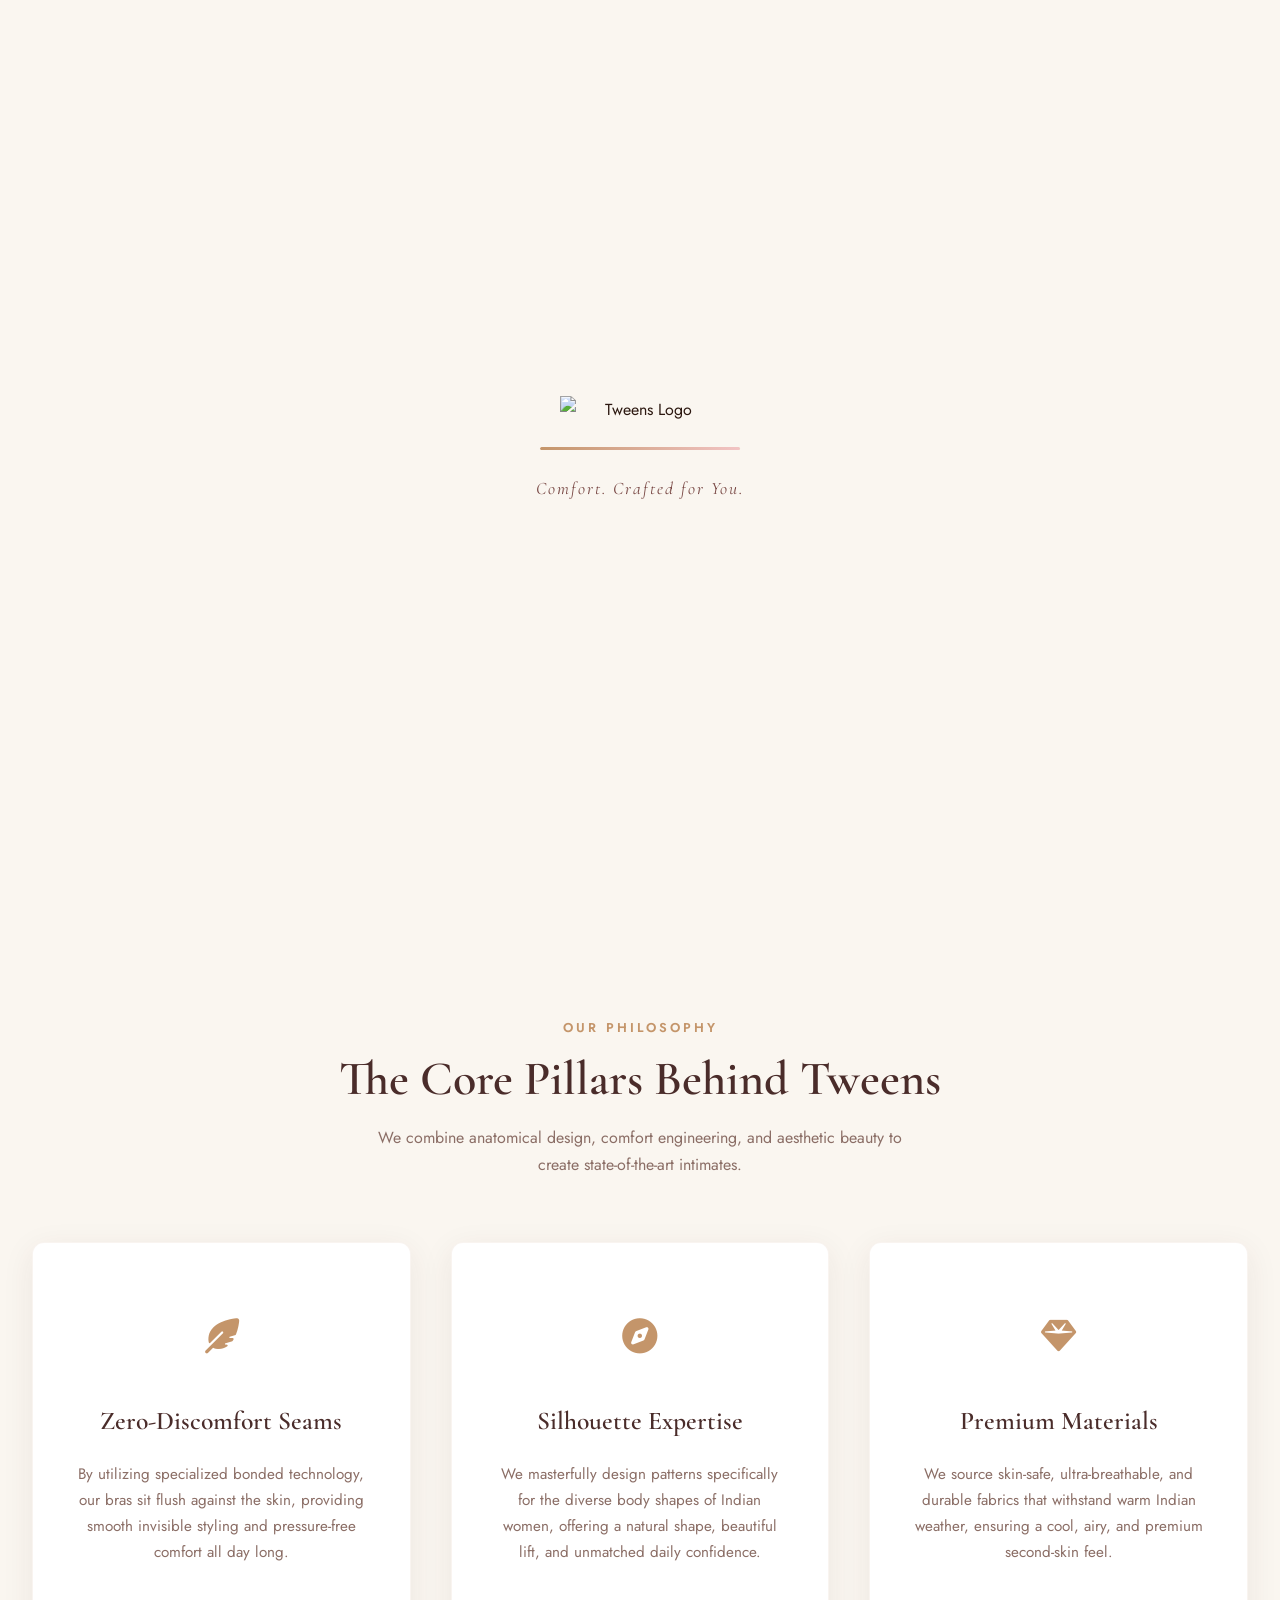
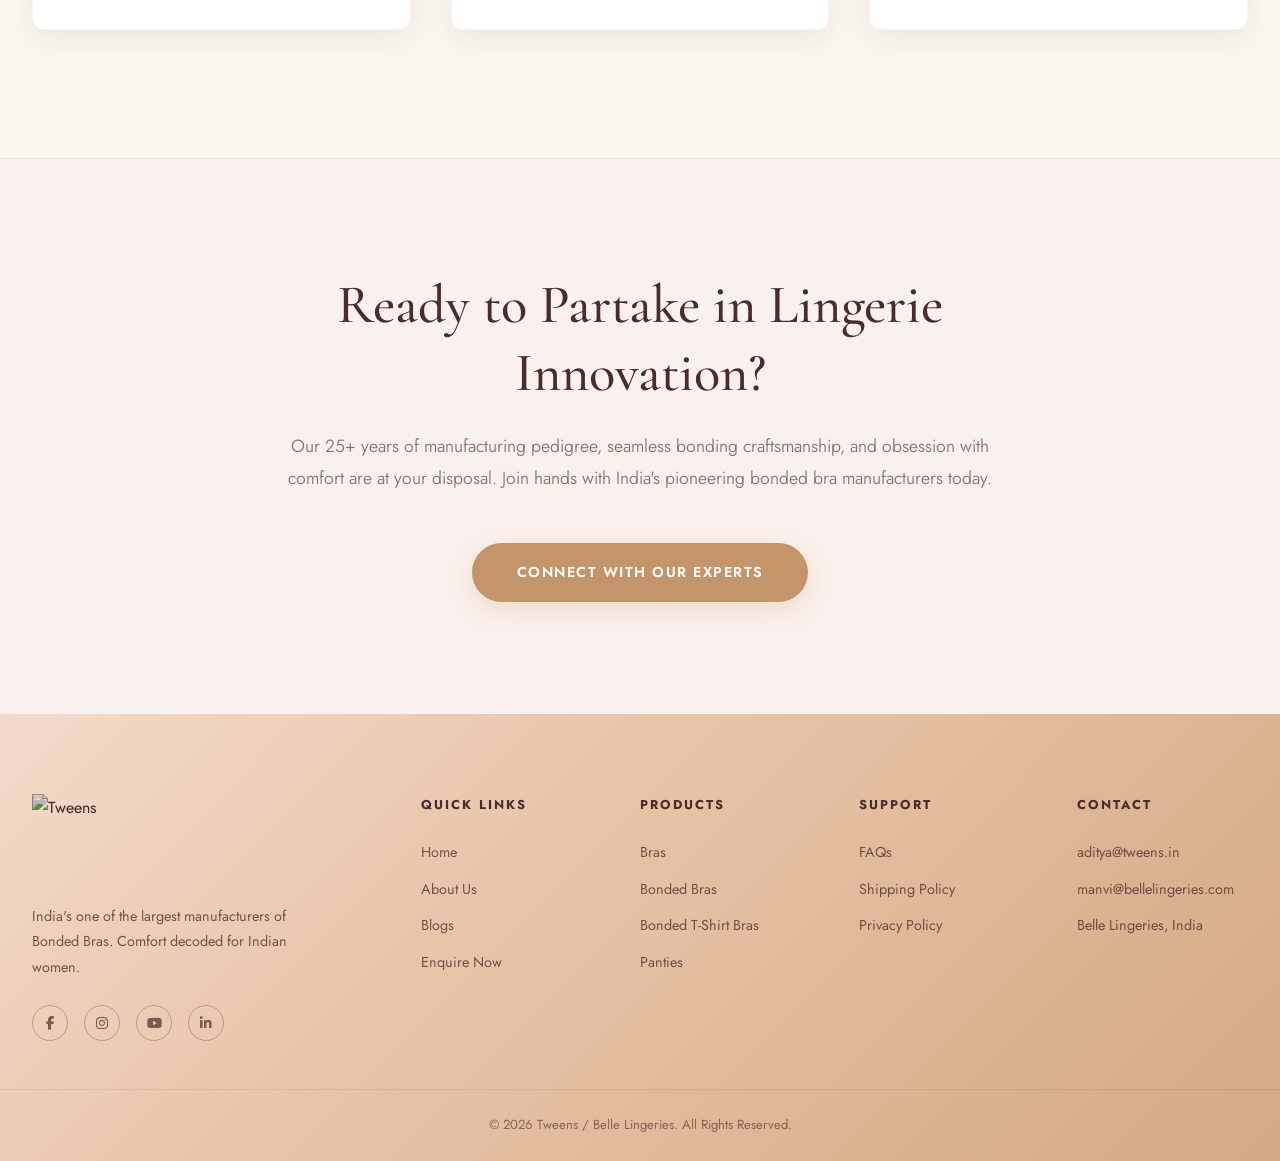
==== about.html @ 76d6bd34 "Add files via upload" ====
<!DOCTYPE html>
<html lang="en">

<head>
    <meta charset="UTF-8">
    <meta name="viewport" content="width=device-width, initial-scale=1.0">
    <title>About Us | Tweens – Bonded Bra Pioneers</title>
    <meta name="description"
        content="Learn more about Tweens / Belle Lingeries, India's premier manufacturer of bonded bras. Experience over 25 years of master intimate-wear craftsmanship.">
    <link
        href="https://fonts.googleapis.com/css2?family=Cormorant+Garamond:wght@400;500;600;700&family=Jost:wght@300;400;500;600;700&display=swap"
        rel="stylesheet">
    <link rel="icon" type="image/png" href="https://cdn.shopify.com/s/files/1/0840/3045/6115/files/Tweens_Global_Icon_3584676c-ce83-4d31-8aa0-040ca51cfc5e.png?v=1779365489">
    <link rel="stylesheet" href="https://cdnjs.cloudflare.com/ajax/libs/font-awesome/6.4.0/css/all.min.css">
    <link rel="stylesheet" href="styles.css">
</head>

<body>

    <!-- PRELOADER -->
    <div id="preloader">
        <div class="preloader-inner">
            <img src="https://cdn.shopify.com/s/files/1/0840/3045/6115/files/WhatsApp_Image_2026-05-21_at_5.00.16_PM.jpg?v=1779363068" alt="Tweens Logo"
                class="preloader-logo">
            <div class="preloader-bar">
                <div class="preloader-fill"></div>
            </div>
            <p class="preloader-tagline">Comfort. Crafted for You.</p>
        </div>
    </div>

    <!-- HEADER -->
    <header id="header" class="scrolled"> <!-- Always styled as scrolled for subpages to ensure clear visibility -->
        <div class="announcement-bar">
            <div class="container announcement-inner">
                <div class="announcement-content">
                    <a href="#" class="announcement-link"><i class="fas fa-file-pdf"></i> Catalogue</a>
                    <span class="announcement-sep">|</span>
                    <div class="announcement-marquee">
                        <div class="announcement-marquee-track">
                            <span>Exclusive Bonded Bra Pioneers &bull; Comfortable Seamless Confidence &bull; Worldwide Export & Private Labeling Available &bull; </span>
                            <span>Exclusive Bonded Bra Pioneers &bull; Comfortable Seamless Confidence &bull; Worldwide Export & Private Labeling Available &bull; </span>
                            <span>Exclusive Bonded Bra Pioneers &bull; Comfortable Seamless Confidence &bull; Worldwide Export & Private Labeling Available &bull; </span>
                            <span>Exclusive Bonded Bra Pioneers &bull; Comfortable Seamless Confidence &bull; Worldwide Export & Private Labeling Available &bull; </span>
                        </div>
                    </div>
                </div>
            </div>
        </div>
        <div class="container navbar">
            <a href="index.html" class="logo-link">
                <img src="https://cdn.shopify.com/s/files/1/0840/3045/6115/files/WhatsApp_Image_2026-05-21_at_5.00.16_PM.jpg?v=1779363068"
                    alt="Tweens Logo" class="nav-logo">
            </a>
            <nav>
                <ul class="nav-links" id="nav-menu">
                    <li><a href="index.html" class="nav-link">Home</a></li>
                    <li><a href="about.html" class="nav-link active">About Us</a></li>
                    <li class="has-dropdown">
                        <a href="#" class="nav-link">Products <i class="fas fa-chevron-down nav-arrow"></i></a>
                        <ul class="dropdown">
                            <li><a href="#" class="dropdown-link">Bras</a></li>
                            <li><a href="#" class="dropdown-link">Bonded Bras</a></li>
                            <li><a href="#" class="dropdown-link">Bonded T-Shirt Bras</a></li>
                            <li><a href="#" class="dropdown-link">Panties</a></li>
                        </ul>
                    </li>
                    <li><a href="#" class="nav-link">Founder's Desk</a></li>
                    <li class="has-dropdown">
                        <a href="#" class="nav-link">More <i class="fas fa-chevron-down nav-arrow"></i></a>
                        <ul class="dropdown">
                            <li><a href="faq.html" class="dropdown-link">FAQs</a></li>
                            <li><a href="shipping-policy.html" class="dropdown-link">Shipping Policy</a></li>
                            <li><a href="privacy-policy.html" class="dropdown-link">Privacy Policy</a></li>
                        </ul>
                    </li>
                    <li><a href="blogs.html" class="nav-link">Blogs</a></li>
                    <li><a href="index.html#contact" class="nav-link nav-cta">Enquire Now</a></li>
                </ul>
            </nav>
            <button class="menu-toggle" id="menu-toggle" aria-label="Toggle menu">
                <span></span><span></span><span></span>
            </button>
        </div>
    </header>

    <!-- ABOUT HERO BANNER (RESPONSIVE) -->
    <section class="about-hero-section">
        <picture>
            <source media="(max-width: 768px)"
                srcset="https://cdn.shopify.com/s/files/1/0840/3045/6115/files/About_Us_Banner_Mob.webp?v=1779260241">
            <img src="https://cdn.shopify.com/s/files/1/0840/3045/6115/files/About_Us_Banner_Web.webp?v=1779260241"
                alt="About Us Banner" class="about-hero-img">
        </picture>
    </section>

    <!-- OUR STORY SECTION -->
    <section class="about-page-section">
        <div class="container">
            <div class="about-story-grid">
                <div class="about-story-text" data-aos>
                    <div class="section-label">A Legacy of Comfort</div>
                    <h2>Over 25 Years of Intimate Craftsmanship</h2>
                    <p>At Belle Lingeries / Tweens, our journey has always been guided by one belief — comfort should
                        never feel like a compromise. For over two decades, we have worked to decode the unique shape,
                        fit, and everyday comfort needs of Indian women.</p>
                    <p>Today, as one of India's largest manufacturers of premium bonded lingerie, we leverage
                        state-of-the-art zero-stitch bonding technology to deliver second-skin intimates. Every product
                        we design reflects our meticulous care, innovation, and unwavering commitment to quality.</p>
                </div>
                <div class="about-story-text" data-aos>
                    <div class="section-label">Our Operations</div>
                    <h2>Advanced Manufacturing Excellence</h2>
                    <p>Our sophisticated, state-of-the-art production facility incorporates advanced heat-sealing
                        technology to manufacture world-class bonded bras and panties. By replacing harsh traditional
                        elastics and stitches with soft, skin-friendly bonded seams, we eliminate red marks and
                        discomfort entirely.</p>
                    <p>We adhere to strict international manufacturing standards, ensuring that every batch exhibits
                        exceptional durability, comfort, and luxury finish. This dedication to absolute quality makes us
                        a highly trusted global intimate wear export partner.</p>
                </div>
            </div>
        </div>
    </section>

    <!-- CORE PILLARS SECTION -->
    <section class="about-pillars-section">
        <div class="container">
            <div class="section-label" data-aos>Our Philosophy</div>
            <h1 class="section-heading" data-aos>The Core Pillars Behind Tweens</h1>
            <p class="section-sub" style="margin: 0 auto 3rem;" data-aos>We combine anatomical design, comfort
                engineering, and aesthetic beauty to create state-of-the-art intimates.</p>

            <div class="about-pillars-grid">
                <!-- Pillar 1 -->
                <div class="about-pillar-card" data-aos>
                    <div class="about-pillar-icon"><i class="fas fa-feather-alt"></i></div>
                    <h3>Zero-Discomfort Seams</h3>
                    <p>By utilizing specialized bonded technology, our bras sit flush against the skin, providing smooth
                        invisible styling and pressure-free comfort all day long.</p>
                </div>
                <!-- Pillar 2 -->
                <div class="about-pillar-card" data-aos>
                    <div class="about-pillar-icon"><i class="fas fa-compass"></i></div>
                    <h3>Silhouette Expertise</h3>
                    <p>We masterfully design patterns specifically for the diverse body shapes of Indian women, offering
                        a natural shape, beautiful lift, and unmatched daily confidence.</p>
                </div>
                <!-- Pillar 3 -->
                <div class="about-pillar-card" data-aos>
                    <div class="about-pillar-icon"><i class="fas fa-gem"></i></div>
                    <h3>Premium Materials</h3>
                    <p>We source skin-safe, ultra-breathable, and durable fabrics that withstand warm Indian weather,
                        ensuring a cool, airy, and premium second-skin feel.</p>
                </div>
            </div>
        </div>
    </section>

    <!-- CONNECT WITH EXPERTS CTA -->
    <section class="expert-cta-section" data-aos>
        <div class="container">
            <div class="expert-cta-content">
                <h2 class="expert-cta-heading">Ready to Partake in Lingerie Innovation?</h2>
                <p class="expert-cta-desc">Our 25+ years of manufacturing pedigree, seamless bonding craftsmanship, and obsession with comfort are at your disposal. Join hands with India's pioneering bonded bra manufacturers today.</p>
                <a href="index.html#contact" class="btn-expert-cta">CONNECT WITH OUR EXPERTS</a>
            </div>
        </div>
    </section>

    <!-- FOOTER -->
    <footer>
        <div class="container footer-inner">
            <div class="footer-brand">
                <img src="https://cdn.shopify.com/s/files/1/0840/3045/6115/files/WhatsApp_Image_2026-05-21_at_5.00.16_PM.jpg?v=1779363068" alt="Tweens"
                    class="footer-logo">
                <p>India's one of the largest manufacturers of Bonded Bras. Comfort decoded for Indian women.</p>
                <div class="footer-social">
                    <a href="#" target="_blank" aria-label="Facebook"><i class="fab fa-facebook-f"></i></a>
                    <a href="#" target="_blank" aria-label="Instagram"><i class="fab fa-instagram"></i></a>
                    <a href="#" target="_blank" aria-label="YouTube"><i class="fab fa-youtube"></i></a>
                    <a href="#" target="_blank" aria-label="LinkedIn"><i class="fab fa-linkedin-in"></i></a>
                </div>
            </div>
            <div class="footer-col">
                <h4>Quick Links</h4>
                <ul>
                    <li><a href="index.html">Home</a></li>
                    <li><a href="about.html">About Us</a></li>
                    <li><a href="blogs.html">Blogs</a></li>
                    <li><a href="index.html#contact">Enquire Now</a></li>
                </ul>
            </div>
            <div class="footer-col">
                <h4>Products</h4>
                <ul>
                    <li><a href="#">Bras</a></li>
                    <li><a href="#">Bonded Bras</a></li>
                    <li><a href="#">Bonded T-Shirt Bras</a></li>
                    <li><a href="#">Panties</a></li>
                </ul>
            </div>
            <div class="footer-col">
                <h4>Support</h4>
                <ul>
                    <li><a href="faq.html">FAQs</a></li>
                    <li><a href="shipping-policy.html">Shipping Policy</a></li>
                    <li><a href="privacy-policy.html">Privacy Policy</a></li>
                </ul>
            </div>
            <div class="footer-col">
                <h4>Contact</h4>
                <ul>
                    <li><a href="mailto:aditya@tweens.in">aditya@tweens.in</a></li>
                    <li><a href="mailto:manvi@bellelingeries.com">manvi@bellelingeries.com</a></li>
                    <li>Belle Lingeries, India</li>
                </ul>
            </div>
        </div>
        <div class="footer-bottom">
            <p>&copy; 2026 Tweens / Belle Lingeries. All Rights Reserved.</p>
        </div>
    </footer>



    <script src="scripts.js"></script>
</body>

</html>
---- styles.css ----
/* ===========================
   TWEENS — Premium CSS Design
   =========================== */

/* Design Tokens */
:root {
    --nude-beige: #E8D5C0;
    --cream: #FAF6F0;
    --ivory: #FFF9F2;
    --blush: #F2C4C4;
    --blush-light: #FAE8E8;
    --peach: #F4D9C4;
    --cocoa: #4A2C2A;
    --cocoa-light: #7A4A46;
    --rose-gold: #C4956A;
    --rose-gold-light: #D4AA8A;
    --white: #FFFFFF;
    --text-dark: #2C1810;
    --text-muted: #8B6E66;
    --shadow-soft: 0 8px 32px rgba(74, 44, 42, 0.08);
    --shadow-hover: 0 16px 48px rgba(74, 44, 42, 0.16);
    --transition: all 0.4s cubic-bezier(0.4, 0, 0.2, 1);
    --container: 1280px;
    --radius: 12px;
}

/* Reset */
*,
*::before,
*::after {
    margin: 0;
    padding: 0;
    box-sizing: border-box;
}

html {
    scroll-behavior: smooth;
}

body {
    font-family: 'Jost', sans-serif;
    background: var(--ivory);
    color: var(--text-dark);
    overflow-x: hidden;
    line-height: 1.7;
}

ul {
    list-style: none;
}

a {
    text-decoration: none;
    color: inherit;
    transition: var(--transition);
}

img {
    max-width: 100%;
    height: auto;
    display: block;
}

/* Container */
.container {
    max-width: var(--container);
    margin: 0 auto;
    padding: 0 2rem;
}

/* ===========================
   PRELOADER
   =========================== */
#preloader {
    position: fixed;
    inset: 0;
    background: var(--cream);
    z-index: 9999;
    display: flex;
    align-items: center;
    justify-content: center;
    transition: opacity 0.6s ease, visibility 0.6s ease;
}

#preloader.hidden {
    opacity: 0;
    visibility: hidden;
}

.preloader-inner {
    text-align: center;
    display: flex;
    flex-direction: column;
    align-items: center;
    gap: 1.5rem;
}

.preloader-logo {
    width: 160px;
    animation: preloaderPulse 1.5s ease-in-out infinite;
}

@keyframes preloaderPulse {

    0%,
    100% {
        transform: scale(1);
        opacity: 1;
    }

    50% {
        transform: scale(1.05);
        opacity: 0.85;
    }
}

.preloader-bar {
    width: 200px;
    height: 3px;
    background: var(--nude-beige);
    border-radius: 99px;
    overflow: hidden;
}

.preloader-fill {
    height: 100%;
    width: 0%;
    background: linear-gradient(90deg, var(--rose-gold), var(--blush));
    border-radius: 99px;
    animation: fillBar 2s ease forwards;
}

@keyframes fillBar {
    to {
        width: 100%;
    }
}

.preloader-tagline {
    font-family: 'Cormorant Garamond', serif;
    font-size: 1.1rem;
    color: var(--cocoa-light);
    letter-spacing: 2px;
    font-style: italic;
}

/* ===========================
   HEADER / NAVBAR
   =========================== */
header {
    position: sticky;
    top: 0;
    left: 0;
    width: 100%;
    z-index: 1000;
    background: var(--cream);
    border-bottom: 1px solid rgba(196, 149, 106, 0.15);
    box-shadow: 0 4px 24px rgba(74, 44, 42, 0.08);
    transition: var(--transition);
}

header.scrolled {
    backdrop-filter: blur(16px);
}

/* Removed scroll hiding for sticky announcement bar */

.navbar {
    display: flex;
    align-items: center;
    justify-content: space-between;
    gap: 2rem;
    padding: 1.2rem 2rem;
    max-width: 100%;
    transition: var(--transition);
}

header.scrolled .navbar {
    padding: 0.8rem 2rem;
}

/* Announcement Bar */
.announcement-bar {
    background: var(--cocoa);
    color: var(--cream);
    padding: 10px 0;
    font-size: 0.75rem;
    font-weight: 600;
    letter-spacing: 1px;
    text-transform: uppercase;
    transition: all 0.4s ease;
}

.announcement-bar .container {
    max-width: 100% !important;
    width: 100% !important;
    padding: 0 1.5rem;
}

.announcement-inner {
    display: flex;
    justify-content: flex-start;
    align-items: center;
    width: 100%;
}

.announcement-content {
    display: flex;
    align-items: center;
    justify-content: flex-start;
    width: 100%;
}

.announcement-link {
    color: var(--cream);
    display: inline-flex;
    align-items: center;
    gap: 10px;
    transition: var(--transition);
}

.announcement-link i {
    font-size: 0.9rem;
    color: var(--rose-gold);
    display: flex;
    align-items: center;
    margin-top: -1px;
    /* Precision adjustment for vertical alignment */
}

.announcement-link:hover {
    color: var(--rose-gold);
}

.announcement-sep {
    color: rgba(255, 255, 255, 0.2);
    margin: 0 1.5rem;
    font-weight: 300;
}

.nav-logo {
    height: 55px;
    width: auto;
    transition: var(--transition);
    mix-blend-mode: multiply;
}

header.scrolled .nav-logo {
    height: 55px;
    filter: none;
}

.nav-links {
    display: flex;
    align-items: center;
    gap: 2.2rem;
}

.nav-link {
    font-size: 0.9rem;
    font-weight: 500;
    letter-spacing: 0.5px;
    color: var(--cocoa);
    /* Changed from white to cocoa for better visibility */
    position: relative;
    text-transform: uppercase;
    padding: 0.25rem 0;
    display: flex;
    align-items: center;
    gap: 0.3rem;
}

header.scrolled .nav-link {
    color: var(--cocoa);
}

.nav-link::after {
    content: '';
    position: absolute;
    bottom: -2px;
    left: 0;
    width: 0;
    height: 2px;
    background: var(--rose-gold);
    transition: var(--transition);
}

.nav-link:hover::after {
    width: 100%;
}

.nav-link:hover {
    color: var(--rose-gold);
}

header.scrolled .nav-link:hover {
    color: var(--rose-gold);
}

.nav-link.active {
    color: var(--rose-gold);
}

.nav-link.active::after {
    width: 100%;
}

/* CTA Nav Link */
.nav-cta {
    background: var(--rose-gold);
    color: var(--white) !important;
    padding: 0.55rem 1.5rem !important;
    border-radius: 99px;
    font-weight: 600;
}

.nav-cta::after {
    display: none;
}

.nav-cta:hover {
    background: var(--cocoa);
    color: var(--white) !important;
    transform: translateY(-2px);
    box-shadow: 0 6px 20px rgba(74, 44, 42, 0.2);
}

/* Dropdown */
.has-dropdown {
    position: relative;
}

.dropdown {
    position: absolute;
    top: calc(100% + 1rem);
    left: 50%;
    transform: translateX(-50%) translateY(8px);
    background: var(--white);
    border-radius: var(--radius);
    box-shadow: var(--shadow-hover);
    min-width: 200px;
    padding: 0.8rem 0;
    opacity: 0;
    visibility: hidden;
    transition: var(--transition);
    border: 1px solid rgba(196, 149, 106, 0.15);
}

.has-dropdown:hover .dropdown {
    opacity: 1;
    visibility: visible;
    transform: translateX(-50%) translateY(0);
}

.dropdown-link {
    display: block;
    padding: 0.65rem 1.5rem;
    font-size: 0.875rem;
    color: var(--cocoa) !important;
    font-weight: 500;
    transition: var(--transition);
}

.dropdown-link:hover {
    background: var(--blush-light);
    color: var(--rose-gold) !important;
    padding-left: 2rem;
}

.nav-arrow {
    font-size: 0.65rem;
    transition: var(--transition);
}

.has-dropdown:hover .nav-arrow {
    transform: rotate(180deg);
}

/* Hamburger */
.menu-toggle {
    display: none;
    flex-direction: column;
    gap: 5px;
    background: none;
    border: none;
    cursor: pointer;
    padding: 4px;
}

.menu-toggle span {
    display: block;
    width: 24px;
    height: 2px;
    background: var(--cocoa);
    border-radius: 99px;
    transition: var(--transition);
}

header.scrolled .menu-toggle span {
    background: var(--cocoa);
}

.menu-toggle.open span:nth-child(1) {
    transform: translateY(7px) rotate(45deg);
}

.menu-toggle.open span:nth-child(2) {
    opacity: 0;
    transform: scaleX(0);
}

.menu-toggle.open span:nth-child(3) {
    transform: translateY(-7px) rotate(-45deg);
}

/* ===========================
   BUTTONS
   =========================== */
.btn {
    display: inline-flex;
    align-items: center;
    gap: 0.5rem;
    padding: 0.9rem 2.4rem;
    border-radius: 99px;
    font-family: 'Jost', sans-serif;
    font-weight: 600;
    font-size: 0.9rem;
    letter-spacing: 0.5px;
    cursor: pointer;
    border: none;
    transition: var(--transition);
    text-transform: uppercase;
}

.btn-primary {
    background: var(--rose-gold);
    color: var(--white);
    box-shadow: 0 4px 16px rgba(196, 149, 106, 0.3);
}

.btn-primary:hover {
    background: var(--cocoa);
    transform: translateY(-3px);
    box-shadow: 0 8px 24px rgba(74, 44, 42, 0.25);
}

.btn-cream {
    background: var(--cream);
    color: var(--cocoa);
    border: 2px solid rgba(255, 255, 255, 0.5);
}

.btn-cream:hover {
    background: var(--white);
    transform: translateY(-3px);
    box-shadow: 0 8px 24px rgba(0, 0, 0, 0.12);
}

/* Section Labels & Headings */
.section-label {
    font-family: 'Jost', sans-serif;
    font-size: 0.8rem;
    font-weight: 600;
    letter-spacing: 3px;
    text-transform: uppercase;
    color: var(--rose-gold);
    margin-bottom: 0.75rem;
}

.section-heading {
    font-family: 'Cormorant Garamond', serif;
    font-size: clamp(2rem, 4vw, 3rem);
    font-weight: 600;
    color: var(--cocoa);
    line-height: 1.2;
    margin-bottom: 1rem;
}

.section-sub {
    color: var(--text-muted);
    max-width: 560px;
    margin-bottom: 3rem;
}

/* ===========================
   HERO
   =========================== */
.hero {
    position: relative;
    width: 100%;
    height: auto;
    min-height: auto;
    display: block;
    overflow: hidden;
}

.hero-banner-link {
    display: block;
    width: 100%;
    height: auto;
}

.hero-img {
    position: relative;
    width: 100%;
    height: auto;
    display: block;
}

.hero-overlay {
    position: absolute;
    inset: 0;
    background: linear-gradient(to right,
            rgba(74, 44, 42, 0.65) 0%,
            rgba(74, 44, 42, 0.35) 50%,
            rgba(74, 44, 42, 0.05) 100%);
}

.hero-content {
    position: relative;
    z-index: 2;
    padding: 0 2rem 8rem;
    max-width: var(--container);
    width: 100%;
    margin: 0 auto;
}

.hero-eyebrow {
    display: inline-block;
    font-size: 0.78rem;
    font-weight: 600;
    letter-spacing: 3px;
    text-transform: uppercase;
    color: var(--blush);
    margin-bottom: 1rem;
    border: 1px solid rgba(242, 196, 196, 0.4);
    padding: 0.3rem 1rem;
    border-radius: 99px;
}

.hero-content h1 {
    font-family: 'Cormorant Garamond', serif;
    font-size: clamp(2.5rem, 6vw, 5rem);
    font-weight: 600;
    color: var(--white);
    line-height: 1.1;
    margin-bottom: 1.5rem;
    text-shadow: 0 2px 16px rgba(0, 0, 0, 0.2);
}

.hero-content p {
    font-size: clamp(1rem, 2vw, 1.2rem);
    color: rgba(255, 255, 255, 0.9);
    margin-bottom: 2.5rem;
    max-width: 520px;
    line-height: 1.8;
}

/* ===========================
   ABOUT SECTION
   =========================== */
.about-section {
    padding: 3rem 0 0;
    background: var(--cream);
}

.about-section .container {
    text-align: left;
    margin-bottom: 2rem;
    margin-left: 0;
    max-width: 100%;
    padding-left: 2rem;
}

.about-section .section-label,
.about-section .section-heading,
.about-section .section-sub {
    text-align: left;
}

.about-banner-wrap {
    position: relative;
    width: 100%;
    overflow: hidden;
}

.about-img {
    width: 100%;
    height: auto;
    display: block;
}

.about-banner-link {
    display: block;
    width: 100%;
    height: auto;
}

.about-overlay {
    position: absolute;
    inset: 0;
    background: linear-gradient(to left,
            rgba(74, 44, 42, 0.72) 0%,
            rgba(74, 44, 42, 0.45) 55%,
            rgba(74, 44, 42, 0.05) 100%);
}

.about-text-container {
    position: absolute;
    inset: 0;
    pointer-events: none;
    z-index: 5;
    display: flex;
    align-items: center;
    justify-content: flex-end;
}

.about-text-content {
    pointer-events: auto;
    max-width: 600px;
    color: var(--white);
    text-align: left;
    padding-right: 2rem;
}

.about-text-content h1 {
    font-family: 'Cormorant Garamond', serif;
    font-size: clamp(2rem, 4vw, 3rem);
    font-weight: 600;
    line-height: 1.2;
    margin-bottom: 1.5rem;
    text-shadow: 0 4px 15px rgba(0, 0, 0, 0.3);
}

.about-text-content h2 {
    font-family: 'Jost', sans-serif;
    font-size: clamp(0.95rem, 1.8vw, 1.15rem);
    font-weight: 400;
    line-height: 1.8;
    opacity: 0.95;
    margin-bottom: 2.5rem;
    text-shadow: 0 2px 10px rgba(0, 0, 0, 0.2);
}

/* ===========================
   IMAGE SHOWCASE SECTION
   =========================== */
.image-showcase {
    padding: 6rem 0;
    background: var(--ivory);
}

.showcase-grid {
    display: grid;
    grid-template-columns: repeat(3, 1fr);
    gap: 2.5rem;
}

.showcase-card {
    display: block;
    border-radius: var(--radius);
    overflow: hidden;
    box-shadow: var(--shadow-soft);
    transition: var(--transition);
    position: relative;
}

.showcase-card.non-clickable {
    cursor: default;
}

.card-img-wrap {
    position: relative;
    overflow: hidden;
    width: 100%;
}

.card-img-wrap img {
    width: 100%;
    height: auto;
    display: block;
    object-fit: unset;
    transition: transform 0.8s cubic-bezier(0.4, 0, 0.2, 1);
}

.showcase-card:not(.non-clickable):hover {
    transform: translateY(-10px);
    box-shadow: var(--shadow-hover);
}

.showcase-card:not(.non-clickable):hover img {
    transform: scale(1.1);
}

.card-overlay {
    position: absolute;
    inset: 0;
    background: rgba(74, 44, 42, 0.4);
    display: flex;
    align-items: center;
    justify-content: center;
    opacity: 0;
    transition: var(--transition);
}

.card-overlay span {
    color: var(--white);
    font-family: 'Jost', sans-serif;
    font-weight: 600;
    text-transform: uppercase;
    letter-spacing: 2px;
    border: 1px solid var(--white);
    padding: 0.8rem 1.5rem;
    border-radius: 99px;
    backdrop-filter: blur(4px);
}

.showcase-card:not(.non-clickable):hover .card-overlay {
    opacity: 1;
}

/* Reference Blue Button Style */
.card-label {
    position: absolute;
    bottom: 20px;
    left: 0;
    background: #1e60a9;
    /* Professional Blue matching reference */
    color: var(--white);
    padding: 12px 25px;
    font-family: 'Jost', sans-serif;
    font-size: 0.85rem;
    font-weight: 700;
    letter-spacing: 1.5px;
    text-transform: uppercase;
    z-index: 6;
    box-shadow: 4px 4px 15px rgba(0, 0, 0, 0.15);
    transition: var(--transition);
}

.showcase-card:hover .card-label {
    background: var(--cocoa);
    padding-left: 35px;
}

/* ===========================
   ACHIEVEMENT / NUMBERS SECTION
   =========================== */
.achievement-section {
    padding: 8rem 0;
    background: var(--cream);
    text-align: left;
}

.achievement-grid {
    display: grid;
    grid-template-columns: repeat(3, 1fr);
    gap: 4rem;
}

.achievement-card {
    padding-right: 2rem;
    position: relative;
}

.achievement-card:not(:last-child)::after {
    content: '';
    position: absolute;
    right: 0;
    top: 20%;
    height: 60%;
    width: 1px;
    background: rgba(74, 44, 42, 0.1);
}

.ach-num-wrap {
    margin-bottom: 1.5rem;
    display: flex;
    justify-content: flex-start;
    align-items: baseline;
}

.ach-num {
    font-family: 'Cormorant Garamond', serif;
    font-size: clamp(3.5rem, 6vw, 5rem);
    font-weight: 700;
    color: var(--cocoa);
    line-height: 1;
}

.ach-suffix {
    font-family: 'Cormorant Garamond', serif;
    font-size: clamp(1.8rem, 4vw, 3rem);
    color: var(--rose-gold);
    font-weight: 600;
    margin-left: 4px;
}

.ach-title {
    font-family: 'Jost', sans-serif;
    font-size: 0.95rem;
    font-weight: 700;
    letter-spacing: 2px;
    color: var(--cocoa);
    margin-bottom: 1.2rem;
    text-transform: uppercase;
}

.ach-desc {
    font-size: 0.95rem;
    color: var(--text-muted);
    line-height: 1.8;
    max-width: 100%;
    margin: 0;
}

/* ===========================
   CHAIRMAN'S DESK SECTION
   =========================== */
.chairman-section {
    width: 100%;
    overflow: hidden;
}

.chairman-banner {
    position: relative;
    min-height: 700px;
    display: flex;
    align-items: center;
    justify-content: flex-start;
}

.chairman-img {
    position: absolute;
    inset: 0;
    width: 100%;
    height: 100%;
    object-fit: cover;
    object-position: center;
}

.chairman-overlay {
    position: absolute;
    inset: 0;
    background: linear-gradient(to right, rgba(44, 24, 16, 0.9) 0%, rgba(44, 24, 16, 0.5) 40%, transparent 100%);
    z-index: 1;
}

.chairman-text-container {
    position: relative;
    z-index: 2;
    pointer-events: none;
    width: 100%;
}

.chairman-content {
    max-width: 650px;
    color: var(--white);
    pointer-events: auto;
    text-align: left;
}

.section-label.white {
    color: var(--blush);
    border-color: rgba(242, 196, 196, 0.3);
}

.chairman-heading {
    font-family: 'Cormorant Garamond', serif;
    font-size: clamp(2.5rem, 5vw, 4rem);
    font-weight: 600;
    line-height: 1.1;
    margin-bottom: 1rem;
    color: var(--ivory);
}

.chairman-subheading {
    font-family: 'Jost', sans-serif;
    font-size: 1.1rem;
    font-weight: 500;
    color: var(--peach);
    margin-bottom: 2rem;
    font-style: italic;
    letter-spacing: 1px;
}

.chairman-para-wrap p {
    margin-bottom: 1.5rem;
    font-size: 1.05rem;
    line-height: 1.8;
    opacity: 0.9;
}

.chairman-content .btn {
    margin-top: 1rem;
}

@media (max-width: 992px) {
    .chairman-overlay {
        background: linear-gradient(to bottom, rgba(74, 44, 42, 0.85) 0%, rgba(74, 44, 42, 0.6) 100%);
    }

    .chairman-banner {
        padding: 6rem 0;
        text-align: left;
    }

    .chairman-content {
        margin: 0;
        max-width: 100%;
    }
}

/* ===========================
   BUSINESSES SECTION
   =========================== */
.businesses-section {
    padding: 8rem 0;
    background: var(--white);
}

.business-grid {
    display: grid;
    grid-template-columns: repeat(2, 1fr);
    gap: 3rem;
    margin-top: 4rem;
}

.business-card {
    position: relative;
    border-radius: var(--radius);
    overflow: hidden;
    box-shadow: var(--shadow-soft);
    transition: var(--transition);
    background: var(--ivory);
}

.business-card:hover {
    transform: translateY(-10px);
    box-shadow: var(--shadow-hover);
}

.business-img-wrap {
    position: relative;
    aspect-ratio: 16 / 22;
    /* Significantly taller portrait profile (approx +300px more height) */
    overflow: hidden;
}

.business-img-wrap img {
    width: 100%;
    height: 100%;
    object-fit: cover;
    transition: transform 0.8s cubic-bezier(0.4, 0, 0.2, 1);
}

.business-card:hover .business-img-wrap img {
    transform: scale(1.1);
}

.business-overlay-panel {
    position: absolute;
    bottom: 0;
    left: 0;
    width: 100%;
    padding: 2.5rem;
    background: linear-gradient(to top, rgba(74, 44, 42, 0.95) 0%, rgba(74, 44, 42, 0.8) 100%);
    color: var(--white);
    transition: var(--transition);
}

.business-card-title {
    font-family: 'Cormorant Garamond', serif;
    font-size: 1.8rem;
    font-weight: 600;
    margin-bottom: 0.8rem;
    color: var(--peach);
}

.business-card-desc {
    font-size: 0.95rem;
    line-height: 1.6;
    margin-bottom: 1.5rem;
    opacity: 0.9;
}

.btn-accent {
    display: inline-flex;
    align-items: center;
    padding: 0.75rem 1.8rem;
    background: var(--rose-gold);
    color: var(--white);
    border-radius: 99px;
    font-weight: 600;
    font-size: 0.85rem;
    letter-spacing: 1px;
    transition: var(--transition);
    text-transform: uppercase;
}

.btn-accent:hover {
    background: var(--white);
    color: var(--cocoa);
    transform: translateY(-2px);
    box-shadow: 0 4px 12px rgba(0, 0, 0, 0.15);
}

/* ===========================
   OUR FLAGSHIP BRAND SECTION
   =========================== */
.flagship-section {
    padding: 6rem 0;
    background: var(--ivory);
}

.flagship-banner-link {
    display: block;
    text-decoration: none;
    transition: var(--transition);
}

.flagship-banner {
    display: flex;
    align-items: center;
    justify-content: space-between;
    background: linear-gradient(135deg, var(--blush-light) 0%, var(--cream) 100%);
    border-radius: 24px;
    padding: 4rem;
    overflow: hidden;
    position: relative;
    box-shadow: var(--shadow-soft);
    border: 1px solid rgba(242, 196, 196, 0.3);
}

.flagship-banner-link:hover .flagship-banner {
    transform: translateY(-8px);
    box-shadow: var(--shadow-hover);
}

.flagship-banner-left {
    flex: 1;
    max-width: 480px;
}

.flagship-logo {
    height: 48px;
    margin-bottom: 2rem;
}

.flagship-tagline {
    font-family: 'Cormorant Garamond', serif;
    font-size: 2.2rem;
    font-weight: 600;
    color: var(--cocoa);
    line-height: 1.2;
    margin-bottom: 1.5rem;
}

.flagship-desc {
    font-size: 1rem;
    color: var(--text-muted);
    line-height: 1.7;
    margin-bottom: 2.5rem;
    max-width: 420px;
}

.flagship-btn {
    pointer-events: none;
    /* Banner handles click */
}

.flagship-banner-right {
    flex: 1;
    display: flex;
    justify-content: flex-end;
    padding-left: 2rem;
}

.flagship-image-wrapper {
    position: relative;
    width: 100%;
    max-width: 500px;
    height: 450px;
}

.flagship-img-card {
    position: absolute;
    width: 280px;
    height: 380px;
    border-radius: 20px;
    overflow: hidden;
    box-shadow: var(--shadow-soft);
    border: 4px solid var(--white);
    transition: var(--transition);
}

.flagship-img-card img {
    width: 100%;
    height: 100%;
    object-fit: cover;
    transition: transform 0.6s ease;
}

.flagship-img-card.card-1 {
    top: 0;
    left: 0;
    z-index: 1;
}

.flagship-img-card.card-2 {
    bottom: 0;
    right: 0;
    z-index: 2;
}

.flagship-banner-link:hover .flagship-img-card img {
    transform: scale(1.08);
}

.flagship-banner-link:hover .flagship-img-card.card-1 {
    transform: translate(-10px, -10px) rotate(-2deg);
}

.flagship-banner-link:hover .flagship-img-card.card-2 {
    transform: translate(10px, 10px) rotate(2deg);
}

/* ===========================
   TESTIMONIALS SECTION
   =========================== */
.testimonials-section {
    padding: 8rem 0;
    background: var(--white);
    overflow: hidden;
}

.testimonials-section .container {
    margin-left: 0;
    max-width: 100%;
    padding-left: 2rem;
}

.testimonials-section .container>.section-label,
.testimonials-section .container>.section-heading,
.testimonials-section .container>h1,
.testimonials-section .container>h2 {
    text-align: left;
}

.testimonial-carousel-container {
    position: relative;
    max-width: 900px;
    margin: 4rem auto 0;
    padding: 0 4rem;
}

.testimonial-carousel {
    display: flex;
    transition: transform 0.6s cubic-bezier(0.4, 0, 0.2, 1);
}

.testimonial-card {
    min-width: 100%;
    background: var(--cream);
    padding: 4rem;
    border-radius: 32px;
    text-align: center;
    box-shadow: var(--shadow-soft);
    border: 1px solid rgba(196, 149, 106, 0.1);
}

.stars {
    color: var(--rose-gold);
    font-size: 1.1rem;
    margin-bottom: 2rem;
    letter-spacing: 4px;
}

.review-text {
    font-family: 'Cormorant Garamond', serif;
    font-size: clamp(1.4rem, 2.5vw, 2rem);
    font-weight: 500;
    color: var(--cocoa);
    line-height: 1.5;
    margin-bottom: 2.5rem;
    font-style: italic;
}

.customer-info {
    display: flex;
    flex-direction: column;
    align-items: center;
}

.customer-name {
    display: block;
    font-weight: 700;
    font-size: 1rem;
    color: var(--cocoa);
    letter-spacing: 1px;
    text-transform: uppercase;
    margin-bottom: 0.25rem;
}

.customer-loc {
    font-size: 0.85rem;
    color: var(--text-muted);
}

/* Carousel Nav */
.carousel-nav .nav-btn {
    position: absolute;
    top: 50%;
    transform: translateY(-50%);
    width: 48px;
    height: 48px;
    border-radius: 50%;
    background: var(--white);
    border: 1px solid var(--nude-beige);
    color: var(--rose-gold);
    display: flex;
    align-items: center;
    justify-content: center;
    cursor: pointer;
    transition: var(--transition);
    z-index: 10;
}

.carousel-nav .nav-btn:hover {
    background: var(--rose-gold);
    color: var(--white);
    border-color: var(--rose-gold);
}

.carousel-nav .prev {
    left: -10px;
}

.carousel-nav .next {
    right: -10px;
}

/* Dots */
.carousel-dots {
    display: flex;
    justify-content: center;
    gap: 0.75rem;
    margin-top: 3rem;
}

.dot {
    width: 8px;
    height: 8px;
    border-radius: 50%;
    background: var(--nude-beige);
    cursor: pointer;
    transition: var(--transition);
}

.dot.active {
    width: 24px;
    border-radius: 99px;
    background: var(--rose-gold);
}

/* ===========================
   CONTACT / ENQUIRY SECTION
   =========================== */
.contact-section {
    padding: 8rem 0;
    background: var(--nude-beige);
}

.contact-header {
    text-align: center;
    margin-bottom: 4rem;
}

.contact-header .section-label {
    margin-bottom: 1rem;
    color: var(--cocoa);
    font-weight: 600;
}

.contact-header .section-heading {
    color: var(--cocoa);
    font-family: 'Cormorant Garamond', serif;
    font-size: clamp(2.5rem, 5vw, 4rem);
}

.contact-form-container {
    max-width: 850px;
    margin: 0 auto;
}

.inquiry-form {
    background: var(--ivory);
    border-radius: 32px;
    padding: 4rem;
    box-shadow: var(--shadow-soft);
    border: 1px solid rgba(196, 149, 106, 0.12);
    display: flex;
    flex-direction: column;
    gap: 2rem;
}

.form-row {
    display: grid;
    grid-template-columns: 1fr 1fr;
    gap: 2rem;
}

.form-group {
    display: flex;
    flex-direction: column;
    gap: 0.8rem;
}

.form-group label {
    font-size: 0.85rem;
    font-weight: 700;
    text-transform: uppercase;
    letter-spacing: 1.5px;
    color: var(--text-muted);
}

.form-group input,
.form-group select,
.form-group textarea {
    width: 100%;
    min-width: 0;
    padding: 1.2rem 1.5rem;
    background: var(--white);
    border: 1px solid rgba(74, 44, 42, 0.1);
    border-radius: 12px;
    font-family: 'Jost', sans-serif;
    font-size: 1rem;
    color: var(--cocoa);
    transition: all 0.3s ease;
}

.form-group input::placeholder,
.form-group textarea::placeholder {
    color: rgba(74, 44, 42, 0.4);
}

.form-group input:focus,
.form-group select:focus,
.form-group textarea:focus {
    outline: none;
    border-color: var(--rose-gold);
    box-shadow: 0 0 0 4px rgba(196, 149, 106, 0.1);
}

.submit-btn-premium {
    width: 100%;
    justify-content: center;
    padding: 1.2rem;
    font-size: 1.1rem;
    background: var(--cocoa);
    color: var(--white);
    border-radius: 99px;
    border: none;
    cursor: pointer;
    transition: var(--transition);
}

.submit-btn-premium:hover {
    background: var(--rose-gold);
    transform: translateY(-3px);
    box-shadow: 0 8px 20px rgba(74, 44, 42, 0.2);
}

@media (max-width: 768px) {
    .inquiry-form {
        padding: 2.5rem 1.5rem;
        border-radius: 24px;
    }

    .form-row {
        grid-template-columns: 1fr;
        gap: 1.5rem;
    }

    .contact-header .section-heading {
        font-size: 2.5rem;
    }
}

/* ===========================
   FOOTER
   =========================== */
footer {
    background: linear-gradient(135deg, #F3DAC9 0%, #e8c4a8 40%, #d4a882 100%);
    color: var(--cocoa);
    padding: 5rem 0 1.5rem;
}

.footer-inner {
    display: grid;
    grid-template-columns: 2fr 1fr 1fr 1fr 1fr;
    gap: 3rem;
    margin-bottom: 3rem;
}

.footer-logo {
    height: 90px;
    margin-bottom: 1.2rem;
    opacity: 1;
    object-fit: contain;
    mix-blend-mode: multiply;
    transition: var(--transition);
}

.footer-logo:hover {
    transform: scale(1.05);
}

.footer-brand p {
    font-size: 0.9rem;
    opacity: 0.75;
    line-height: 1.8;
    max-width: 280px;
    color: var(--cocoa);
}

.footer-social {
    display: flex;
    gap: 1rem;
    margin-top: 1.5rem;
}

.footer-social a {
    width: 36px;
    height: 36px;
    border-radius: 50%;
    border: 1px solid rgba(74, 44, 42, 0.3);
    display: flex;
    align-items: center;
    justify-content: center;
    font-size: 0.85rem;
    color: rgba(74, 44, 42, 0.7);
    transition: var(--transition);
}

.footer-social a:hover {
    background: var(--rose-gold);
    border-color: var(--rose-gold);
    color: var(--white);
    transform: translateY(-3px);
}

.footer-col h4 {
    font-size: 0.8rem;
    font-weight: 700;
    letter-spacing: 2px;
    text-transform: uppercase;
    color: var(--cocoa);
    margin-bottom: 1.5rem;
}

.footer-col ul li {
    margin-bottom: 0.75rem;
    font-size: 0.9rem;
    opacity: 0.75;
    color: var(--cocoa);
    transition: var(--transition);
}

.footer-col ul li a:hover {
    opacity: 1;
    color: var(--rose-gold);
}

.footer-col ul li:hover {
    opacity: 1;
}

.footer-bottom {
    border-top: 1px solid rgba(74, 44, 42, 0.15);
    padding-top: 1.5rem;
    text-align: center;
    font-size: 0.82rem;
    color: var(--cocoa);
    opacity: 0.6;
}

/* ===========================
   SUBPAGE STYLES
   =========================== */
.subpage-hero {
    padding: 4rem 0 0.5rem;
    background: linear-gradient(to bottom, var(--nude-beige), var(--ivory));
    text-align: center;
}

.hero-content-sub {
    max-width: 900px;
    margin: 0 auto;
}

.speciality-detailed {
    padding: 0.5rem 0 8rem;
    background: var(--ivory);
}

.spec-grid-detailed {
    display: grid;
    grid-template-columns: repeat(3, 1fr);
    gap: 3rem 2rem;
}

.spec-item-premium {
    background: var(--white);
    padding: 3rem 2rem;
    border-radius: var(--radius);
    box-shadow: var(--shadow-soft);
    text-align: center;
    transition: var(--transition);
    border: 1px solid rgba(196, 149, 106, 0.1);
}

.spec-item-premium:hover {
    transform: translateY(-8px);
    box-shadow: var(--shadow-hover);
    border-color: var(--rose-gold);
}

.spec-icon-wrap {
    width: 70px;
    height: 70px;
    background: var(--blush-light);
    border-radius: 50%;
    display: flex;
    align-items: center;
    justify-content: center;
    margin: 0 auto 2rem;
    font-size: 1.6rem;
    color: var(--rose-gold);
    transition: var(--transition);
}

.spec-item-premium:hover .spec-icon-wrap {
    background: var(--rose-gold);
    color: var(--white);
    transform: rotateY(360deg);
}

.spec-item-premium h3 {
    font-family: 'Cormorant Garamond', serif;
    font-size: 1.4rem;
    font-weight: 600;
    color: var(--cocoa);
    margin-bottom: 1rem;
}

.spec-item-premium p {
    font-size: 0.95rem;
    color: var(--text-muted);
    line-height: 1.7;
}

.styles-highlight {
    margin-top: 6rem;
    text-align: center;
    padding: 4rem;
    background: var(--white);
    border-radius: var(--radius);
    box-shadow: var(--shadow-soft);
    border: 2px dashed var(--nude-beige);
}

.styles-highlight h3 {
    font-family: 'Cormorant Garamond', serif;
    font-size: 2rem;
    font-weight: 500;
    color: var(--cocoa);
    font-style: italic;
    max-width: 800px;
    margin: 0 auto;
}

/* ===========================
   WHATSAPP FLOAT
   =========================== */
.whatsapp-float {
    position: fixed;
    bottom: 28px;
    right: 28px;
    width: 56px;
    height: 56px;
    background: #25d366;
    color: var(--white);
    border-radius: 50%;
    display: flex;
    align-items: center;
    justify-content: center;
    font-size: 1.6rem;
    box-shadow: 0 6px 20px rgba(37, 211, 102, 0.4);
    z-index: 1001;
    transition: var(--transition);
}

.whatsapp-float:hover {
    transform: translateY(-4px) scale(1.05);
}

/* ===========================
   SCROLL ANIMATIONS (AOS)
   =========================== */
[data-aos] {
    opacity: 0;
    transform: translateY(28px);
    transition: opacity 0.75s ease-out, transform 0.75s ease-out;
}

[data-aos].aos-animate {
    opacity: 1;
    transform: translateY(0);
}

/* ===========================
   RESPONSIVE
   =========================== */
@media (max-width: 1024px) {
    .achievement-grid {
        grid-template-columns: repeat(2, 1fr);
        gap: 2rem;
    }

    .achievement-card:nth-child(2)::after {
        display: none;
    }

    .footer-inner {
        grid-template-columns: 1fr 1fr;
        gap: 3rem 2rem;
    }

    .footer-brand {
        grid-column: 1 / -1;
    }

    .contact-wrapper {
        grid-template-columns: 1fr;
        gap: 2rem;
    }

    .spec-grid-detailed {
        grid-template-columns: repeat(2, 1fr);
    }
}

@media (max-width: 768px) {

    /* Navbar mobile */
    .menu-toggle {
        display: flex;
    }

    .nav-links {
        position: fixed;
        top: 0;
        left: -100%;
        width: min(320px, 85vw);
        height: 100dvh;
        background: var(--ivory);
        flex-direction: column;
        justify-content: flex-start;
        align-items: stretch;
        gap: 0;
        transition: left 0.45s cubic-bezier(0.4, 0, 0.2, 1);
        box-shadow: 8px 0 32px rgba(74, 44, 42, 0.12);
        z-index: 2000;
        padding: 6rem 2.2rem 3rem;
        overflow-y: auto; /* Allow scrolling inside the menu if height is small */
    }

    .nav-links.active {
        left: 0;
    }

    .nav-links > li {
        width: 100%;
        border-bottom: 1px solid rgba(74, 44, 42, 0.08);
        padding: 1rem 0;
    }

    .nav-links > li:last-child {
        border-bottom: none;
        padding-bottom: 0;
    }

    .nav-link {
        color: var(--cocoa) !important;
        font-size: 1.02rem;
        font-weight: 600;
        letter-spacing: 1.5px;
        display: flex;
        justify-content: space-between;
        align-items: center;
        width: 100%;
        padding: 0;
    }

    .nav-link::after {
        display: none !important;
    }

    .nav-cta {
        margin-top: 1.2rem;
        display: block !important;
        width: 100%;
        text-align: center;
        justify-content: center;
        padding: 0.9rem 2rem !important;
        border-radius: 99px;
    }

    .dropdown {
        position: relative;
        left: 0;
        top: 0;
        transform: none;
        box-shadow: none;
        opacity: 0;
        visibility: hidden;
        max-height: 0;
        overflow: hidden;
        padding: 0;
        text-align: left;
        border: none;
        background: rgba(74, 44, 42, 0.03);
        border-radius: 8px;
        width: 100%;
        transition: max-height 0.4s cubic-bezier(0.4, 0, 0.2, 1), opacity 0.3s ease, visibility 0.3s ease, margin 0.3s ease;
    }

    .has-dropdown:hover .dropdown {
        transform: none;
        opacity: 0;
        visibility: hidden;
        max-height: 0;
    }

    .has-dropdown.open .dropdown {
        max-height: 500px;
        opacity: 1;
        visibility: visible;
        padding: 0.5rem 1.2rem;
        margin-top: 0.8rem;
    }

    .has-dropdown:hover .nav-arrow {
        transform: none;
    }

    .has-dropdown.open .nav-arrow {
        transform: rotate(180deg);
    }

    .dropdown-link {
        display: block;
        padding: 0.65rem 0;
        font-size: 0.95rem;
        font-weight: 500;
        color: var(--text-dark) !important;
        border-bottom: 1px dashed rgba(74, 44, 42, 0.06);
        transition: var(--transition);
        text-align: left;
    }

    .dropdown-link:last-child {
        border-bottom: none;
    }

    .dropdown-link:hover {
        padding-left: 0.5rem;
        background: transparent;
        color: var(--rose-gold) !important;
    }

    /* Mobile Header Layout: Hamburger Left, Logo Centered */
    .navbar {
        display: flex;
        align-items: center;
        justify-content: flex-start;
        gap: 1.5rem;
        position: relative;
        padding: 1rem 1.2rem;
        min-height: 70px; /* Force mobile navbar to have a premium, stable height to contain the absolutely centered logo */
    }

    header.scrolled .navbar {
        padding: 0.8rem 1.2rem;
        min-height: 64px; /* Slightly more compact on scroll, but still fully contains the logo */
    }

    .menu-toggle {
        display: flex;
        order: 1;
        position: relative;
        z-index: 2001;
    }

    .logo-link {
        position: absolute;
        left: 50%;
        top: 50%;
        transform: translate(-50%, -50%);
        display: flex;
        align-items: center;
        z-index: 1001;
    }

    nav {
        order: 3;
    }

    .nav-logo {
        height: 40px;
        width: auto;
        display: block;
    }

    header.scrolled .nav-logo {
        height: 40px;
    }

    .announcement-inner {
        justify-content: flex-start;
    }

    .announcement-inner a {
        margin-right: 0;
        font-size: 0.7rem;
    }

    .hero-content {
        padding: 0 1.5rem 6rem;
    }

    .hero-overlay {
        background: linear-gradient(to top,
                rgba(74, 44, 42, 0.75) 0%,
                rgba(74, 44, 42, 0.3) 60%,
                transparent 100%);
    }

    /* About banner text */
    .about-text-container {
        position: relative;
        inset: auto;
        display: block;
        z-index: 10;
    }

    .about-text-content {
        position: relative;
        right: auto;
        top: auto;
        transform: none;
        max-width: 100%;
        background: var(--cocoa);
        padding: 3rem 1.5rem;
        text-align: center;
    }

    .about-overlay {
        display: none;
    }

    .showcase-grid {
        grid-template-columns: 1fr;
        gap: 2rem;
    }

    .achievement-grid {
        grid-template-columns: 1fr;
        gap: 3rem;
    }

    .achievement-card::after {
        display: none;
    }

    .business-grid {
        grid-template-columns: 1fr;
        gap: 2rem;
    }

    .business-overlay-panel {
        padding: 1.5rem;
    }

    .business-card-title {
        font-size: 1.5rem;
    }

    .flagship-banner {
        padding: 2.5rem 1.5rem;
        flex-direction: column;
        text-align: center;
    }

    .flagship-banner-left {
        max-width: 100%;
        margin-bottom: 3rem;
    }

    .flagship-banner-right {
        padding-left: 0;
        justify-content: center;
        width: 100%;
    }

    .flagship-logo {
        margin: 0 auto 1.5rem;
    }

    .flagship-desc {
        margin: 0 auto 2rem;
    }

    .flagship-image-wrapper {
        height: 350px;
        max-width: 320px;
        margin: 0 auto;
    }

    .flagship-img-card {
        width: 180px;
        height: 260px;
    }

    .testimonial-carousel-container {
        padding: 0 1rem;
    }

    .testimonial-card {
        padding: 2.5rem 1.5rem;
        border-radius: 20px;
    }

    .review-text {
        font-size: 1.25rem;
        margin-bottom: 1.5rem;
    }

    .carousel-nav .nav-btn {
        display: flex;
        width: 36px;
        height: 36px;
        font-size: 0.8rem;
    }

    .carousel-nav .prev {
        left: 0;
    }

    .carousel-nav .next {
        right: 0;
    }

    .carousel-dots {
        margin-top: 2rem;
    }

    .spec-grid-detailed {
        grid-template-columns: 1fr;
    }

    .styles-highlight {
        padding: 2rem;
    }

    .styles-highlight h3 {
        font-size: 1.5rem;
    }
}

@media (max-width: 480px) {
    .container {
        padding: 0 1.25rem;
    }

    .hero-content h1 {
        font-size: 2.2rem;
    }

    .stats-inner {
        grid-template-columns: 1fr 1fr;
    }

    .stat-num {
        font-size: 2.2rem;
    }
}

/* ===========================
   SUBMISSION LOADER
   =========================== */
.submit-loader {
    position: fixed;
    inset: 0;
    background: rgba(255, 255, 255, 0.85);
    backdrop-filter: blur(8px);
    display: flex;
    align-items: center;
    justify-content: center;
    z-index: 10000;
    opacity: 0;
    visibility: hidden;
    transition: all 0.4s ease;
}

.submit-loader.active {
    opacity: 1;
    visibility: visible;
}

.loader-content {
    text-align: center;
    background: var(--ivory);
    padding: 3rem;
    border-radius: 32px;
    box-shadow: var(--shadow-hover);
    border: 1px solid var(--nude-beige);
    max-width: 400px;
}

.loader-spinner {
    width: 60px;
    height: 60px;
    border: 4px solid var(--nude-beige);
    border-top: 4px solid var(--rose-gold);
    border-radius: 50%;
    margin: 0 auto 1.5rem;
    animation: spin 1s linear infinite;
}

@keyframes spin {
    0% {
        transform: rotate(0deg);
    }

    100% {
        transform: rotate(360deg);
    }
}

.loader-content h3 {
    font-family: 'Cormorant Garamond', serif;
    font-size: 1.8rem;
    color: var(--cocoa);
    margin-bottom: 0.5rem;
}

.loader-content p {
    color: var(--text-muted);
    font-size: 0.95rem;
}

/* ===========================
   ABOUT PAGE EXCLUSIVE STYLES
   =========================== */
.about-hero-section {
    position: relative;
    width: 100%;
    height: auto;
    display: block;
    overflow: hidden;
}

.about-hero-img {
    width: 100%;
    height: auto;
    display: block;
}

.about-page-section {
    padding: 8rem 0;
    background: var(--ivory);
}

.about-story-grid {
    display: grid;
    grid-template-columns: 1fr 1fr;
    gap: 4rem;
    align-items: center;
}

.about-story-text h2 {
    font-family: 'Cormorant Garamond', serif;
    font-size: clamp(2rem, 4vw, 3rem);
    font-weight: 600;
    color: var(--cocoa);
    line-height: 1.2;
    margin-bottom: 2rem;
}

.about-story-text p {
    color: var(--text-muted);
    font-size: 1.05rem;
    line-height: 1.8;
    margin-bottom: 1.5rem;
}

.about-pillars-section {
    padding: 8rem 0;
    background: var(--cream);
    text-align: center;
}

.about-pillars-grid {
    display: grid;
    grid-template-columns: repeat(3, 1fr);
    gap: 2.5rem;
    margin-top: 4rem;
}

.about-pillar-card {
    background: var(--white);
    padding: 4rem 2.5rem;
    border-radius: var(--radius);
    box-shadow: var(--shadow-soft);
    border: 1px solid rgba(196, 149, 106, 0.1);
    transition: var(--transition);
}

.about-pillar-card:hover {
    transform: translateY(-10px);
    box-shadow: var(--shadow-hover);
    border-color: var(--rose-gold);
}

.about-pillar-icon {
    font-size: 2.2rem;
    color: var(--rose-gold);
    margin-bottom: 2rem;
}

.about-pillar-card h3 {
    font-family: 'Cormorant Garamond', serif;
    font-size: 1.6rem;
    font-weight: 600;
    color: var(--cocoa);
    margin-bottom: 1.2rem;
}

.about-pillar-card p {
    color: var(--text-muted);
    font-size: 0.95rem;
    line-height: 1.7;
}

.about-cta-section {
    padding: 8rem 0;
    background: linear-gradient(135deg, var(--blush-light) 0%, var(--cream) 100%);
    text-align: center;
    border-top: 1px solid rgba(242, 196, 196, 0.25);
    border-bottom: 1px solid rgba(242, 196, 196, 0.25);
}

.about-cta-content {
    max-width: 750px;
    margin: 0 auto;
}

.about-cta-content h2 {
    font-family: 'Cormorant Garamond', serif;
    font-size: clamp(2.5rem, 5vw, 3.5rem);
    font-weight: 600;
    color: var(--cocoa);
    margin-bottom: 1.5rem;
    line-height: 1.2;
}

.about-cta-content p {
    color: var(--text-muted);
    font-size: 1.1rem;
    margin-bottom: 2.5rem;
    line-height: 1.7;
}

@media (max-width: 768px) {
    .about-page-section {
        padding: 5rem 0;
    }

    .about-story-grid {
        grid-template-columns: 1fr;
        gap: 2.5rem;
        text-align: center;
    }

    .about-pillars-section {
        padding: 5rem 0;
    }

    .about-pillars-grid {
        grid-template-columns: 1fr;
        gap: 2rem;
    }

    .about-pillar-card {
        padding: 3rem 1.5rem;
    }

    .about-cta-section {
        padding: 5rem 0;
    }
}

/* ===========================
   FAQ PAGE STYLES
   =========================== */
.faq-section {
    padding: 0.5rem 0 8rem;
    background: var(--ivory);
}

.faq-container {
    max-width: 850px;
    margin: 0 auto;
    display: flex;
    flex-direction: column;
    gap: 1.5rem;
}

.faq-item {
    background: var(--white);
    border-radius: var(--radius);
    box-shadow: var(--shadow-soft);
    border: 1px solid rgba(196, 149, 106, 0.1);
    overflow: hidden;
    transition: var(--transition);
}

.faq-item:hover {
    box-shadow: var(--shadow-hover);
    border-color: var(--rose-gold);
}

.faq-question {
    padding: 1.5rem 2rem;
    display: flex;
    justify-content: space-between;
    align-items: center;
    cursor: pointer;
    user-select: none;
    transition: var(--transition);
    gap: 1.5rem;
}

.faq-question h3 {
    font-family: 'Jost', sans-serif;
    font-size: 1.15rem;
    font-weight: 600;
    color: var(--cocoa);
    margin: 0;
    line-height: 1.4;
    text-align: left;
}

.faq-icon {
    width: 32px;
    height: 32px;
    min-width: 32px;
    border-radius: 50%;
    background: var(--blush-light);
    color: var(--rose-gold);
    display: flex;
    align-items: center;
    justify-content: center;
    font-size: 0.8rem;
    transition: var(--transition);
}

.faq-item.active .faq-icon {
    background: var(--rose-gold);
    color: var(--white);
    transform: rotate(180deg);
}

.faq-answer {
    max-height: 0;
    overflow: hidden;
    transition: max-height 0.4s cubic-bezier(0.4, 0, 0.2, 1);
}

.faq-answer-inner {
    padding: 0 2rem 1.8rem;
    font-size: 1rem;
    color: var(--text-muted);
    line-height: 1.8;
    text-align: left;
}

@media (max-width: 768px) {
    .faq-section {
        padding: 0.5rem 0 6rem;
    }

    .faq-question {
        padding: 1.25rem 1.5rem;
    }

    .faq-question h3 {
        font-size: 1.05rem;
    }

    .faq-answer-inner {
        padding: 0 1.5rem 1.5rem;
        font-size: 0.95rem;
    }
}

/* ===========================
   POLICY PAGE STYLES
   =========================== */
.policy-section {
    padding: 0.5rem 0 8rem;
    background: var(--ivory);
}

.policy-container {
    max-width: 800px;
    margin: 0 auto;
    background: var(--white);
    padding: 4rem;
    border-radius: var(--radius);
    box-shadow: var(--shadow-soft);
    border: 1px solid rgba(196, 149, 106, 0.1);
}

.policy-intro {
    font-size: 1.1rem;
    color: var(--cocoa-light);
    line-height: 1.8;
    margin-bottom: 3rem;
    font-style: italic;
    border-left: 3px solid var(--rose-gold);
    padding-left: 1.5rem;
    text-align: left;
}

.policy-grid {
    display: flex;
    flex-direction: column;
    gap: 2.5rem;
}

.policy-item {
    text-align: left;
}

.policy-item h2 {
    font-family: 'Cormorant Garamond', serif;
    font-size: 1.6rem;
    font-weight: 600;
    color: var(--cocoa);
    margin-bottom: 0.8rem;
}

.policy-item p {
    font-size: 1rem;
    color: var(--text-muted);
    line-height: 1.8;
}

@media (max-width: 768px) {
    .policy-container {
        padding: 2.5rem 1.5rem;
    }

    .policy-section {
        padding: 0.5rem 0 6rem;
    }
}

/* ===========================
   BLOG PAGE STYLES
   =========================== */
.blog-section {
    padding: 0.5rem 0 8rem;
    background: var(--ivory);
}

.blog-grid {
    display: flex;
    flex-direction: column;
    gap: 4rem;
    max-width: 850px;
    margin: 0 auto;
}

.blog-card {
    background: var(--white);
    border-radius: var(--radius);
    box-shadow: var(--shadow-soft);
    border: 1px solid rgba(196, 149, 106, 0.1);
    overflow: hidden;
    transition: var(--transition);
    padding: 3.5rem;
    text-align: left;
}

.blog-card:hover {
    box-shadow: var(--shadow-hover);
    border-color: var(--rose-gold);
    transform: translateY(-4px);
}

.blog-meta {
    font-size: 0.85rem;
    font-weight: 600;
    color: var(--rose-gold);
    text-transform: uppercase;
    letter-spacing: 2px;
    margin-bottom: 1rem;
    display: flex;
    gap: 1.5rem;
}

.blog-meta span {
    display: inline-flex;
    align-items: center;
    gap: 0.5rem;
}

.blog-title {
    font-family: 'Cormorant Garamond', serif;
    font-size: clamp(2rem, 3.5vw, 2.5rem);
    font-weight: 600;
    color: var(--cocoa);
    line-height: 1.2;
    margin-bottom: 1.5rem;
}

.blog-content p {
    font-size: 1.05rem;
    color: var(--text-muted);
    line-height: 1.8;
    margin-bottom: 1.5rem;
}

.blog-content p:last-child {
    margin-bottom: 0;
}

@media (max-width: 768px) {
    .blog-card {
        padding: 2rem 1.5rem;
    }

    .blog-section {
        padding: 0.5rem 0 6rem;
    }

    .blog-title {
        font-size: 1.8rem;
    }
}

/* ===========================
   TRUST BUILDER SECTION
   =========================== */
.trust-builder-section {
    width: 100%;
    background: var(--cream);
    overflow: hidden;
    position: relative;
    padding: 0;
}

.trust-builder-img {
    width: 100%;
    height: auto;
    display: block;
}

/* ===========================
   OUR PRODUCTS SECTION
   =========================== */
.products-section {
    padding: 6rem 0;
    background: var(--ivory);
}

.products-grid {
    display: grid;
    grid-template-columns: repeat(4, 1fr);
    gap: 2rem;
    margin-top: 3rem;
}

.product-card {
    position: relative;
    border-radius: var(--radius);
    overflow: hidden;
    background: var(--white);
    box-shadow: var(--shadow-soft);
    transition: var(--transition);
    border: 1px solid rgba(196, 149, 106, 0.1);
}

.product-card:hover {
    transform: translateY(-8px);
    box-shadow: var(--shadow-hover);
    border-color: var(--rose-gold);
}

.product-img-wrap {
    position: relative;
    width: 100%;
    aspect-ratio: 1 / 1.6;
    /* Increased height taller aspect ratio */
    overflow: hidden;
}

.product-img {
    width: 100%;
    height: 100%;
    object-fit: cover;
    transition: var(--transition);
}

.product-card:hover .product-img {
    transform: scale(1.08);
}

.product-overlay {
    position: absolute;
    inset: 0;
    background: linear-gradient(to top, rgba(74, 44, 42, 0.9) 0%, rgba(74, 44, 42, 0.4) 50%, rgba(74, 44, 42, 0) 100%);
    display: flex;
    flex-direction: column;
    justify-content: flex-end;
    padding: 2rem;
    opacity: 0;
    visibility: hidden;
    transition: var(--transition);
}

.product-card:hover .product-overlay {
    opacity: 1;
    visibility: visible;
}

.product-category {
    font-size: 0.75rem;
    text-transform: uppercase;
    color: var(--blush);
    letter-spacing: 2px;
    font-weight: 600;
    margin-bottom: 0.4rem;
    transform: translateY(15px);
    transition: var(--transition);
}

.product-card:hover .product-category {
    transform: translateY(0);
}

.product-title {
    font-family: 'Cormorant Garamond', serif;
    font-size: 1.6rem;
    font-weight: 600;
    color: var(--white);
    margin-bottom: 1.2rem;
    transform: translateY(15px);
    transition: var(--transition);
    transition-delay: 0.05s;
}

.product-card:hover .product-title {
    transform: translateY(0);
}

.product-action {
    font-size: 0.8rem;
    text-transform: uppercase;
    color: var(--white);
    letter-spacing: 1px;
    font-weight: 600;
    display: inline-flex;
    align-items: center;
    gap: 0.5rem;
    transition: var(--transition);
    transform: translateY(15px);
    transition-delay: 0.1s;
}

.product-card:hover .product-action {
    transform: translateY(0);
}

.product-action:hover {
    color: var(--rose-gold);
}

.product-action i {
    font-size: 0.7rem;
    transition: var(--transition);
}

.product-action:hover i {
    transform: translateX(4px);
}

@media (max-width: 1024px) {
    .products-grid {
        grid-template-columns: repeat(2, 1fr);
        gap: 1.5rem;
    }
}

@media (max-width: 768px) {
    .products-section {
        padding: 4rem 0;
    }
}

@media (max-width: 480px) {
    .products-grid {
        grid-template-columns: repeat(2, 1fr);
        gap: 1rem;
    }

    .product-overlay {
        padding: 1.2rem 1rem;
        opacity: 1;
        visibility: visible;
        background: linear-gradient(to top, rgba(74, 44, 42, 0.85) 0%, rgba(74, 44, 42, 0.3) 60%, transparent 100%);
    }

    .product-category,
    .product-title,
    .product-action {
        transform: translateY(0);
    }

    .product-title {
        font-size: 1.25rem;
        margin-bottom: 0.6rem;
    }
}

/* ===========================
   CONNECT WITH EXPERTS CTA
   =========================== */
.expert-cta-section {
    padding: 7rem 0;
    background-color: #FAF0ED;
    /* Elegant peach-tinted warm cream matching visual mock */
    text-align: center;
    border-top: 1px solid rgba(196, 149, 106, 0.12);
}

.expert-cta-content {
    max-width: 800px;
    margin: 0 auto;
    display: flex;
    flex-direction: column;
    align-items: center;
}

.expert-cta-heading {
    font-family: 'Cormorant Garamond', serif;
    font-size: clamp(2.2rem, 5vw, 3.4rem);
    font-weight: 500;
    color: var(--cocoa);
    line-height: 1.25;
    margin-bottom: 1.5rem;
}

.expert-cta-desc {
    font-family: 'Jost', sans-serif;
    font-size: clamp(0.95rem, 1.6vw, 1.1rem);
    color: var(--text-muted);
    font-weight: 350;
    line-height: 1.8;
    max-width: 740px;
    margin-bottom: 3rem;
}

.btn-expert-cta {
    display: inline-flex;
    align-items: center;
    justify-content: center;
    padding: 1.1rem 2.8rem;
    background-color: var(--rose-gold);
    color: var(--white) !important;
    font-family: 'Jost', sans-serif;
    font-size: 0.9rem;
    font-weight: 600;
    letter-spacing: 1.5px;
    text-transform: uppercase;
    border-radius: 99px;
    box-shadow: 0 8px 24px rgba(196, 149, 106, 0.22);
    transition: var(--transition);
}

.btn-expert-cta:hover {
    background-color: var(--cocoa);
    transform: translateY(-3px);
    box-shadow: 0 12px 32px rgba(74, 44, 42, 0.25);
}

@media (max-width: 768px) {
    .expert-cta-section {
        padding: 5rem 0;
    }

    .expert-cta-desc {
        margin-bottom: 2.2rem;
    }

    .btn-expert-cta {
        padding: 1rem 2.2rem;
    }
}

/* ===========================
   ADDITIONS FOR CONTACT FORM VALIDATION & ANNOUNCEMENT MARQUEE
   =========================== */
.phone-input-container {
    display: flex;
    gap: 0.8rem;
    width: 100%;
}

.phone-input-container select.country-code-select {
    width: 130px;
    padding: 1.2rem 0.5rem;
    flex-shrink: 0;
    min-width: 0;
}

.phone-input-container input[type="tel"] {
    flex-grow: 1;
    min-width: 0;
}

.submit-btn-premium:disabled {
    opacity: 0.55;
    cursor: not-allowed;
    background: #7A605A;
    /* slightly muted warm cocoa */
    transform: none !important;
    box-shadow: none !important;
}

/* Announcement Bar Marquee */
.announcement-marquee {
    overflow: hidden;
    white-space: nowrap;
    display: inline-flex;
    align-items: center;
    flex: 1;
    position: relative;
    mask-image: linear-gradient(to right, transparent, black 20px, black calc(100% - 20px), transparent);
    -webkit-mask-image: linear-gradient(to right, transparent, black 20px, black calc(100% - 20px), transparent);
}

.announcement-marquee-track {
    display: inline-flex;
    gap: 2.5rem;
    animation: announcement-marquee-scroll 25s linear infinite;
}

.announcement-marquee:hover .announcement-marquee-track {
    animation-play-state: paused;
}

.announcement-marquee-track span {
    padding-right: 1.5rem;
    font-size: 0.72rem;
    color: var(--nude-beige);
    text-transform: none;
    letter-spacing: 0.5px;
    font-weight: 500;
    flex-shrink: 0;
}

@keyframes announcement-marquee-scroll {
    0% {
        transform: translate3d(0, 0, 0);
    }

    100% {
        transform: translate3d(-50%, 0, 0);
    }
}

/* ===========================
   BRAND STATS MARQUEE SECTION
   =========================== */
.brand-stats-marquee {
    background: var(--cocoa);
    border-top: 1px solid rgba(196, 149, 106, 0.25);
    border-bottom: 1px solid rgba(196, 149, 106, 0.25);
    padding: 1.6rem 0;
    margin: 0;
    overflow: hidden;
    position: relative;
    z-index: 10;
}

.brand-stats-marquee::before,
.brand-stats-marquee::after {
    content: '';
    position: absolute;
    top: 0;
    bottom: 0;
    width: 120px;
    z-index: 2;
    pointer-events: none;
}

.brand-stats-marquee::before {
    left: 0;
    background: linear-gradient(to right, var(--cocoa) 20%, transparent);
}

.brand-stats-marquee::after {
    right: 0;
    background: linear-gradient(to left, var(--cocoa) 20%, transparent);
}

.stats-marquee-container {
    overflow: hidden;
    white-space: nowrap;
    display: flex;
    align-items: center;
    width: 100%;
}

.stats-marquee-track {
    display: flex;
    align-items: center;
    animation: stats-marquee-scroll 28s linear infinite;
    width: max-content;
}

.brand-stats-marquee:hover .stats-marquee-track {
    animation-play-state: paused;
}

.stats-marquee-group {
    display: flex;
    align-items: center;
    gap: 3.5rem;
    padding-right: 3.5rem;
    flex-shrink: 0;
}

.stats-item {
    font-family: 'Jost', sans-serif;
    font-size: 0.95rem;
    font-weight: 400;
    color: rgba(255, 249, 242, 0.9);
    letter-spacing: 1.5px;
    text-transform: uppercase;
    display: inline-flex;
    align-items: center;
    gap: 0.75rem;
    transition: var(--transition);
    cursor: default;
    padding: 0.25rem 0.5rem;
}

.stats-item:hover {
    color: var(--white);
    transform: translateY(-2px) scale(1.03);
    text-shadow: 0 4px 12px rgba(196, 149, 106, 0.25);
}

.stats-number {
    font-weight: 700;
    color: var(--rose-gold-light);
    font-size: 1.05rem;
    transition: var(--transition);
}

.stats-item:hover .stats-number {
    color: var(--rose-gold);
    text-shadow: 0 0 8px rgba(196, 149, 106, 0.4);
}

.stats-item i {
    color: var(--rose-gold);
    font-size: 1.15rem;
    transition: var(--transition);
}

.stats-item:hover i {
    color: var(--rose-gold-light);
}

.stats-separator {
    color: rgba(196, 149, 106, 0.35);
    font-size: 1.2rem;
}

/* --- Stats Micro-Animations --- */
.stats-item:hover .fa-cogs {
    animation: spin-slow 2.5s linear infinite;
}

.stats-item:hover .fa-industry {
    animation: pulse-subtle 1.2s ease-in-out infinite;
}

.stats-item:hover .fa-users {
    animation: float-subtle 1.2s ease-in-out infinite;
}

.stats-item:hover .fa-building {
    animation: glow-subtle 1.2s ease-in-out infinite;
}

.stats-item:hover .fa-award {
    animation: wiggle-subtle 1.2s ease-in-out infinite;
}

@keyframes spin-slow {
    0% { transform: rotate(0deg); }
    100% { transform: rotate(360deg); }
}

@keyframes pulse-subtle {
    0%, 100% { transform: scale(1); }
    50% { transform: scale(1.15); }
}

@keyframes float-subtle {
    0%, 100% { transform: translateY(0); }
    50% { transform: translateY(-4px); }
}

@keyframes glow-subtle {
    0%, 100% { filter: drop-shadow(0 0 0px var(--rose-gold-light)); transform: scale(1.02); }
    50% { filter: drop-shadow(0 0 6px var(--rose-gold-light)); transform: scale(1.08); }
}

@keyframes wiggle-subtle {
    0%, 100% { transform: rotate(0deg); }
    25% { transform: rotate(-8deg); }
    75% { transform: rotate(8deg); }
}

@keyframes stats-marquee-scroll {
    0% {
        transform: translate3d(0, 0, 0);
    }
    100% {
        transform: translate3d(-50%, 0, 0);
    }
}

@media (max-width: 768px) {
    .brand-stats-marquee {
        padding: 1.1rem 0;
        margin: 0;
    }
    .stats-marquee-group {
        gap: 2rem;
        padding-right: 2rem;
    }
    .stats-item {
        font-size: 0.8rem;
        gap: 0.5rem;
    }
    .stats-number {
        font-size: 0.85rem;
    }
    .stats-item i {
        font-size: 0.95rem;
    }
}

/* ===========================
   PRIVATE LABELLING SECTION
   =========================== */
.private-labelling-section {
    padding: 8rem 0;
    background: var(--ivory);
}

.private-label-grid {
    display: grid;
    grid-template-columns: repeat(2, 1fr);
    gap: 3rem;
    margin-top: 3.5rem;
}

.private-label-card {
    position: relative;
    background: var(--white);
    border-radius: var(--radius);
    overflow: hidden;
    box-shadow: var(--shadow-soft);
    transition: var(--transition);
    display: flex;
    flex-direction: column;
}

.private-label-card:hover {
    transform: translateY(-10px);
    box-shadow: var(--shadow-hover);
}

.private-label-img-wrap {
    position: relative;
    width: 100%;
    height: 480px;
    overflow: hidden;
}

.private-label-img {
    width: 100%;
    height: 100%;
    object-fit: cover;
    transition: transform 1.2s cubic-bezier(0.16, 1, 0.3, 1);
}

.private-label-card:hover .private-label-img {
    transform: scale(1.1);
}

.private-label-overlay {
    position: absolute;
    inset: 0;
    background: linear-gradient(
        to bottom,
        rgba(74, 44, 42, 0) 20%,
        rgba(74, 44, 42, 0.4) 60%,
        rgba(74, 44, 42, 0.85) 100%
    );
    transition: var(--transition);
    z-index: 1;
}

.private-label-card:hover .private-label-overlay {
    background: linear-gradient(
        to bottom,
        rgba(74, 44, 42, 0.15) 0%,
        rgba(74, 44, 42, 0.5) 50%,
        rgba(74, 44, 42, 0.95) 100%
    );
}

.private-label-content {
    position: absolute;
    bottom: 0;
    left: 0;
    width: 100%;
    padding: 3rem;
    z-index: 2;
    color: var(--white);
    display: flex;
    flex-direction: column;
}

.private-label-title {
    font-family: 'Cormorant Garamond', serif;
    font-size: 2.2rem;
    font-weight: 600;
    color: var(--peach);
    margin-bottom: 0.8rem;
    line-height: 1.2;
    text-shadow: 0 2px 10px rgba(74, 44, 42, 0.5);
    transition: var(--transition);
}

.private-label-card:hover .private-label-title {
    color: var(--white);
}

.private-label-desc {
    font-size: 1rem;
    line-height: 1.6;
    color: rgba(255, 255, 255, 0.95);
    margin-bottom: 1.8rem;
    text-shadow: 0 1px 6px rgba(74, 44, 42, 0.4);
    opacity: 0.9;
    transition: var(--transition);
}

.private-label-card:hover .private-label-desc {
    opacity: 1;
}

.private-label-btn {
    display: inline-flex;
    align-items: center;
    gap: 0.8rem;
    font-family: 'Jost', sans-serif;
    font-size: 0.85rem;
    font-weight: 700;
    letter-spacing: 2px;
    text-transform: uppercase;
    color: var(--rose-gold-light);
    transition: var(--transition);
    align-self: flex-start;
}

.private-label-btn i {
    transition: transform 0.4s cubic-bezier(0.16, 1, 0.3, 1);
}

.private-label-card:hover .private-label-btn {
    color: var(--rose-gold);
}

.private-label-card:hover .private-label-btn i {
    transform: translateX(6px);
}

/* Responsiveness */
@media (max-width: 1024px) {
    .private-label-img-wrap {
        height: 420px;
    }
    
    .private-label-content {
        padding: 2.2rem;
    }
    
    .private-label-title {
        font-size: 1.8rem;
    }
}

@media (max-width: 768px) {
    .private-labelling-section {
        padding: 5rem 0;
    }
    
    .private-label-grid {
        grid-template-columns: 1fr;
        gap: 2.5rem;
        margin-top: 2.5rem;
    }
    
    .private-label-img-wrap {
        height: 380px;
    }
}
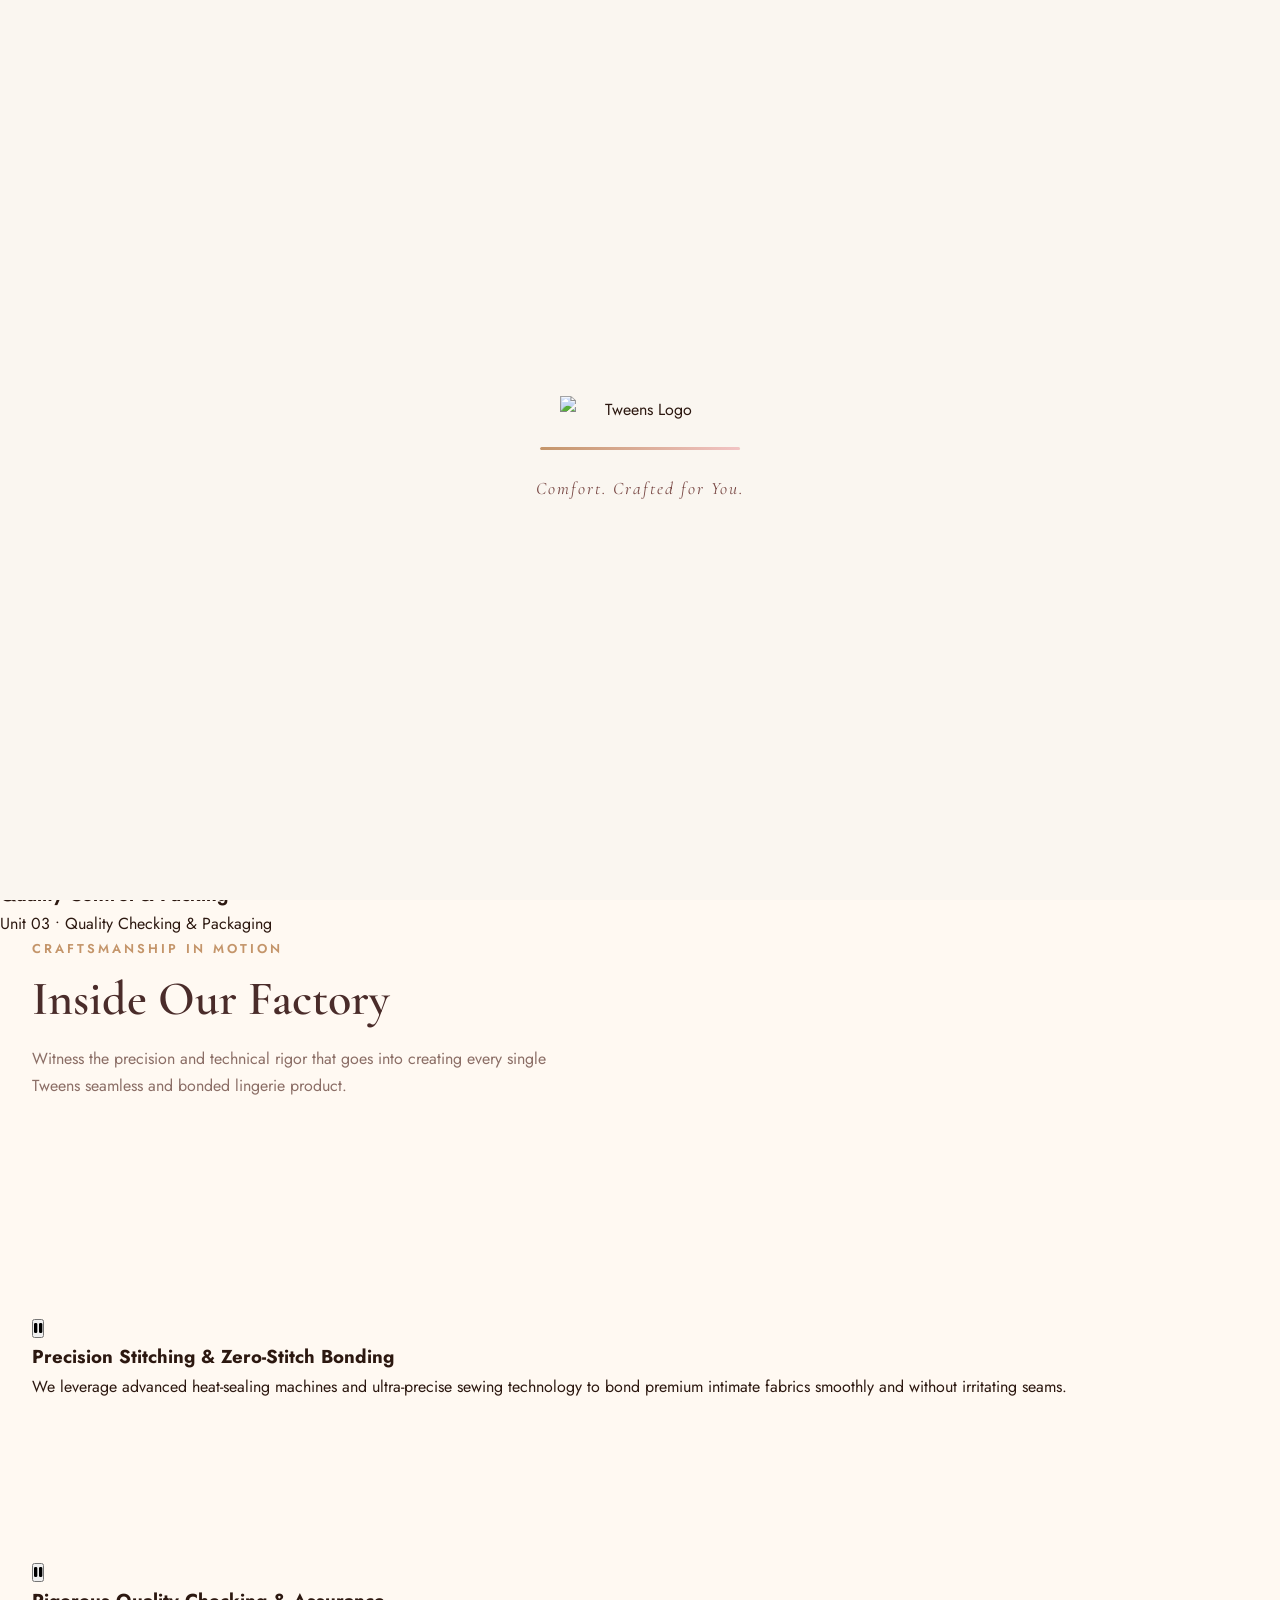
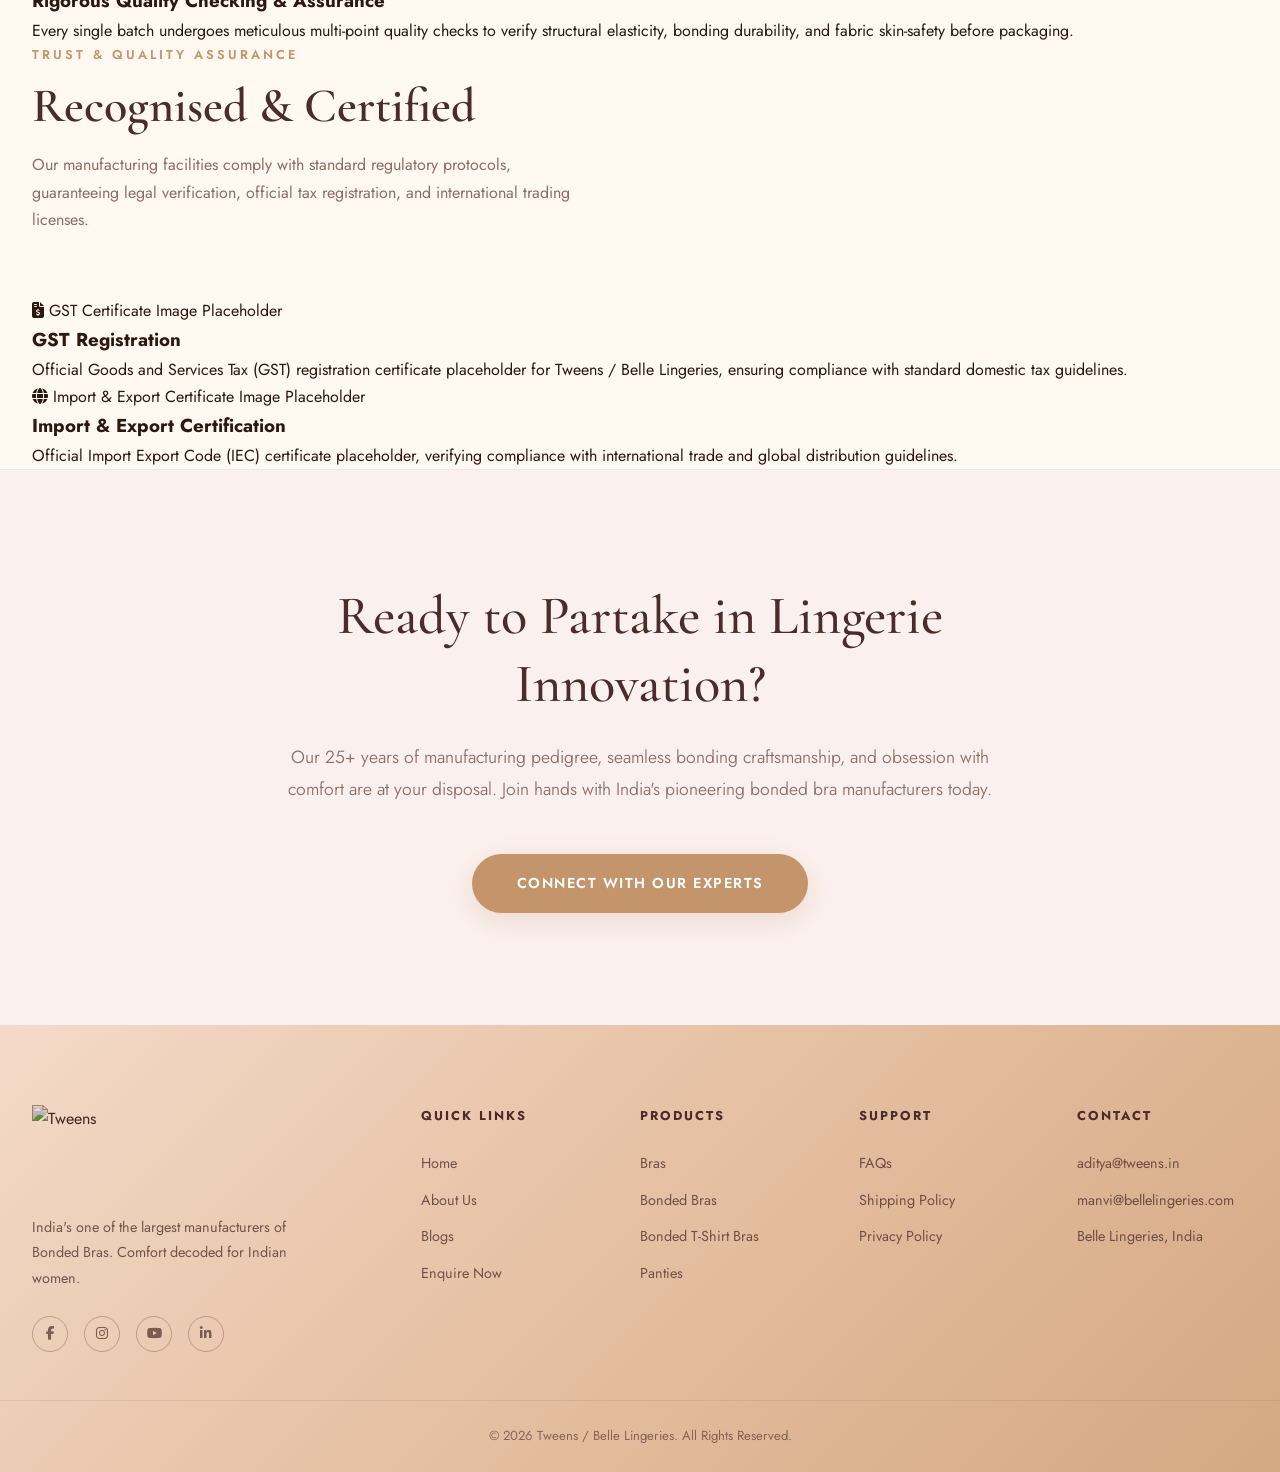
==== commit 86bfcebd: "Update logo and navigation links in about.html" ====
--- a/about.html
+++ b/about.html
@@ -49,7 +49,7 @@
         </div>
         <div class="container navbar">
             <a href="index.html" class="logo-link">
-                <img src="https://cdn.shopify.com/s/files/1/0840/3045/6115/files/WhatsApp_Image_2026-05-21_at_5.00.16_PM.jpg?v=1779363068"
+                <img src="https://cdn.shopify.com/s/files/1/0840/3045/6115/files/Tweens.png?v=1760613049"
                     alt="Tweens Logo" class="nav-logo">
             </a>
             <nav>
@@ -65,7 +65,7 @@
                             <li><a href="#" class="dropdown-link">Panties</a></li>
                         </ul>
                     </li>
-                    <li><a href="#" class="nav-link">Founder's Desk</a></li>
+                    <li><a href="founders-desk.html" class="nav-link">Founder's Desk</a></li>
                     <li class="has-dropdown">
                         <a href="#" class="nav-link">More <i class="fas fa-chevron-down nav-arrow"></i></a>
                         <ul class="dropdown">
@@ -84,74 +84,174 @@
         </div>
     </header>
 
-    <!-- ABOUT HERO BANNER (RESPONSIVE) -->
+    <!-- ABOUT HERO SECTION -->
     <section class="about-hero-section">
-        <picture>
-            <source media="(max-width: 768px)"
-                srcset="https://cdn.shopify.com/s/files/1/0840/3045/6115/files/About_Us_Banner_Mob.webp?v=1779260241">
-            <img src="https://cdn.shopify.com/s/files/1/0840/3045/6115/files/About_Us_Banner_Web.webp?v=1779260241"
-                alt="About Us Banner" class="about-hero-img">
-        </picture>
-    </section>
-
-    <!-- OUR STORY SECTION -->
-    <section class="about-page-section">
+        <div class="container about-hero-text-container">
+            <div class="about-hero-content" data-aos>
+                <h1 class="about-hero-heading">About Us</h1>
+                <p class="about-hero-subheading">A legacy of comfort, craftsmanship, and zero-stitch innovation</p>
+            </div>
+        </div>
+    </section>
+
+
+    <!-- INSIDE OUR MANUFACTURING UNIT SECTION -->
+    <section class="factory-showcase-section">
         <div class="container">
-            <div class="about-story-grid">
-                <div class="about-story-text" data-aos>
-                    <div class="section-label">A Legacy of Comfort</div>
-                    <h2>Over 25 Years of Intimate Craftsmanship</h2>
-                    <p>At Belle Lingeries / Tweens, our journey has always been guided by one belief — comfort should
-                        never feel like a compromise. For over two decades, we have worked to decode the unique shape,
-                        fit, and everyday comfort needs of Indian women.</p>
-                    <p>Today, as one of India's largest manufacturers of premium bonded lingerie, we leverage
-                        state-of-the-art zero-stitch bonding technology to deliver second-skin intimates. Every product
-                        we design reflects our meticulous care, innovation, and unwavering commitment to quality.</p>
-                </div>
-                <div class="about-story-text" data-aos>
-                    <div class="section-label">Our Operations</div>
-                    <h2>Advanced Manufacturing Excellence</h2>
-                    <p>Our sophisticated, state-of-the-art production facility incorporates advanced heat-sealing
-                        technology to manufacture world-class bonded bras and panties. By replacing harsh traditional
-                        elastics and stitches with soft, skin-friendly bonded seams, we eliminate red marks and
-                        discomfort entirely.</p>
-                    <p>We adhere to strict international manufacturing standards, ensuring that every batch exhibits
-                        exceptional durability, comfort, and luxury finish. This dedication to absolute quality makes us
-                        a highly trusted global intimate wear export partner.</p>
-                </div>
-            </div>
-        </div>
-    </section>
-
-    <!-- CORE PILLARS SECTION -->
-    <section class="about-pillars-section">
+            <div class="section-label" data-aos>EXPLORE OUR FACILITIES</div>
+            <h1 class="section-heading" data-aos>Inside Our Manufacturing Unit</h1>
+            <p class="section-sub" style="margin-bottom: 3.5rem;" data-aos>Take a virtual walkthrough of our state-of-the-art production environments, featuring advanced zero-stitch bonding technology and rigorous quality engineering.</p>
+        </div>
+        
+        <div class="factory-marquee-container" data-aos>
+            <div class="factory-marquee-track">
+                <!-- Group 1 -->
+                <div class="factory-marquee-group">
+                    <div class="factory-card">
+                        <div class="factory-img-wrap">
+                            <img src="https://cdn.shopify.com/s/files/1/0840/3045/6115/files/factory-bonding.jpg?v=1779446708" alt="Seamless Bonding Hub" class="factory-img">
+                        </div>
+                        <div class="factory-card-content">
+                            <h3>Seamless Bonding Hub</h3>
+                            <p>Unit 01 &bull; Heat-Sealing & Bonding</p>
+                        </div>
+                    </div>
+                    <div class="factory-card">
+                        <div class="factory-img-wrap">
+                            <img src="https://cdn.shopify.com/s/files/1/0840/3045/6115/files/factory-cutting.jpg?v=1779446708" alt="Precision Molding & Cutting" class="factory-img">
+                        </div>
+                        <div class="factory-card-content">
+                            <h3>Precision Molding & Cutting</h3>
+                            <p>Unit 02 &bull; Molding & Laser Cutting</p>
+                        </div>
+                    </div>
+                    <div class="factory-card">
+                        <div class="factory-img-wrap">
+                            <img src="https://cdn.shopify.com/s/files/1/0840/3045/6115/files/factory-qc.jpg?v=1779446708" alt="Quality Control & Packing" class="factory-img">
+                        </div>
+                        <div class="factory-card-content">
+                            <h3>Quality Control & Packing</h3>
+                            <p>Unit 03 &bull; Quality Checking & Packaging</p>
+                        </div>
+                    </div>
+                </div>
+                <!-- Group 2 (Duplicate for infinite marquee scroll) -->
+                <div class="factory-marquee-group" aria-hidden="true">
+                    <div class="factory-card">
+                        <div class="factory-img-wrap">
+                            <img src="https://cdn.shopify.com/s/files/1/0840/3045/6115/files/factory-bonding.jpg?v=1779446708" alt="Seamless Bonding Hub" class="factory-img">
+                        </div>
+                        <div class="factory-card-content">
+                            <h3>Seamless Bonding Hub</h3>
+                            <p>Unit 01 &bull; Heat-Sealing & Bonding</p>
+                        </div>
+                    </div>
+                    <div class="factory-card">
+                        <div class="factory-img-wrap">
+                            <img src="https://cdn.shopify.com/s/files/1/0840/3045/6115/files/factory-cutting.jpg?v=1779446708" alt="Precision Molding & Cutting" class="factory-img">
+                        </div>
+                        <div class="factory-card-content">
+                            <h3>Precision Molding & Cutting</h3>
+                            <p>Unit 02 &bull; Molding & Laser Cutting</p>
+                        </div>
+                    </div>
+                    <div class="factory-card">
+                        <div class="factory-img-wrap">
+                            <img src="https://cdn.shopify.com/s/files/1/0840/3045/6115/files/factory-qc.jpg?v=1779446708" alt="Quality Control & Packing" class="factory-img">
+                        </div>
+                        <div class="factory-card-content">
+                            <h3>Quality Control & Packing</h3>
+                            <p>Unit 03 &bull; Quality Checking & Packaging</p>
+                        </div>
+                    </div>
+                </div>
+            </div>
+        </div>
+    </section>
+
+    <!-- CRAFTSMANSHIP VIDEOS SECTION -->
+    <section class="craftsmanship-videos-section">
         <div class="container">
-            <div class="section-label" data-aos>Our Philosophy</div>
-            <h1 class="section-heading" data-aos>The Core Pillars Behind Tweens</h1>
-            <p class="section-sub" style="margin: 0 auto 3rem;" data-aos>We combine anatomical design, comfort
-                engineering, and aesthetic beauty to create state-of-the-art intimates.</p>
-
-            <div class="about-pillars-grid">
-                <!-- Pillar 1 -->
-                <div class="about-pillar-card" data-aos>
-                    <div class="about-pillar-icon"><i class="fas fa-feather-alt"></i></div>
-                    <h3>Zero-Discomfort Seams</h3>
-                    <p>By utilizing specialized bonded technology, our bras sit flush against the skin, providing smooth
-                        invisible styling and pressure-free comfort all day long.</p>
-                </div>
-                <!-- Pillar 2 -->
-                <div class="about-pillar-card" data-aos>
-                    <div class="about-pillar-icon"><i class="fas fa-compass"></i></div>
-                    <h3>Silhouette Expertise</h3>
-                    <p>We masterfully design patterns specifically for the diverse body shapes of Indian women, offering
-                        a natural shape, beautiful lift, and unmatched daily confidence.</p>
-                </div>
-                <!-- Pillar 3 -->
-                <div class="about-pillar-card" data-aos>
-                    <div class="about-pillar-icon"><i class="fas fa-gem"></i></div>
-                    <h3>Premium Materials</h3>
-                    <p>We source skin-safe, ultra-breathable, and durable fabrics that withstand warm Indian weather,
-                        ensuring a cool, airy, and premium second-skin feel.</p>
+            <div class="section-label" data-aos>CRAFTSMANSHIP IN MOTION</div>
+            <h1 class="section-heading" data-aos>Inside Our Factory</h1>
+            <p class="section-sub" style="margin-bottom: 3.5rem;" data-aos>Witness the precision and technical rigor that goes into creating every single Tweens seamless and bonded lingerie product.</p>
+            
+            <div class="video-showcase-grid">
+                <!-- Video Card 1 -->
+                <div class="video-card" data-aos>
+                    <div class="video-wrap">
+                        <video class="showcase-video" autoplay loop muted playsinline>
+                            <source src="https://assets.mixkit.co/videos/preview/mixkit-sewing-machine-stitching-a-fabric-close-up-40455-large.mp4" type="video/mp4">
+                            Your browser does not support the video tag.
+                        </video>
+                        <div class="video-overlay">
+                            <button class="video-play-btn" aria-label="Play/Pause Video">
+                                <i class="fas fa-pause"></i>
+                            </button>
+                        </div>
+                    </div>
+                    <div class="video-info">
+                        <h3>Precision Stitching & Zero-Stitch Bonding</h3>
+                        <p>We leverage advanced heat-sealing machines and ultra-precise sewing technology to bond premium intimate fabrics smoothly and without irritating seams.</p>
+                    </div>
+                </div>
+
+                <!-- Video Card 2 -->
+                <div class="video-card" data-aos>
+                    <div class="video-wrap">
+                        <video class="showcase-video" autoplay loop muted playsinline>
+                            <source src="https://assets.mixkit.co/videos/preview/mixkit-tailor-working-with-sewing-machine-40464-large.mp4" type="video/mp4">
+                            Your browser does not support the video tag.
+                        </video>
+                        <div class="video-overlay">
+                            <button class="video-play-btn" aria-label="Play/Pause Video">
+                                <i class="fas fa-pause"></i>
+                            </button>
+                        </div>
+                    </div>
+                    <div class="video-info">
+                        <h3>Rigorous Quality Checking & Assurance</h3>
+                        <p>Every single batch undergoes meticulous multi-point quality checks to verify structural elasticity, bonding durability, and fabric skin-safety before packaging.</p>
+                    </div>
+                </div>
+            </div>
+        </div>
+    </section>
+
+    <!-- RECOGNISED & CERTIFIED SECTION -->
+    <section class="certifications-section">
+        <div class="container">
+            <div class="section-label" data-aos>TRUST &amp; QUALITY ASSURANCE</div>
+            <h1 class="section-heading" data-aos>Recognised &amp; Certified</h1>
+            <p class="section-sub" style="margin-bottom: 4rem;" data-aos>Our manufacturing facilities comply with standard regulatory protocols, guaranteeing legal verification, official tax registration, and international trading licenses.</p>
+            
+            <div class="certifications-grid">
+                <!-- Certificate Card 1 -->
+                <div class="cert-card" data-aos>
+                    <div class="cert-media-placeholder">
+                        <div class="cert-placeholder-inner">
+                            <i class="fas fa-file-invoice-dollar cert-icon"></i>
+                            <span>GST Certificate Image Placeholder</span>
+                        </div>
+                    </div>
+                    <div class="cert-info">
+                        <h3>GST Registration</h3>
+                        <p>Official Goods and Services Tax (GST) registration certificate placeholder for Tweens / Belle Lingeries, ensuring compliance with standard domestic tax guidelines.</p>
+                    </div>
+                </div>
+
+                <!-- Certificate Card 2 -->
+                <div class="cert-card" data-aos>
+                    <div class="cert-media-placeholder">
+                        <div class="cert-placeholder-inner">
+                            <i class="fas fa-globe cert-icon"></i>
+                            <span>Import &amp; Export Certificate Image Placeholder</span>
+                        </div>
+                    </div>
+                    <div class="cert-info">
+                        <h3>Import &amp; Export Certification</h3>
+                        <p>Official Import Export Code (IEC) certificate placeholder, verifying compliance with international trade and global distribution guidelines.</p>
+                    </div>
                 </div>
             </div>
         </div>
@@ -172,7 +272,7 @@
     <footer>
         <div class="container footer-inner">
             <div class="footer-brand">
-                <img src="https://cdn.shopify.com/s/files/1/0840/3045/6115/files/WhatsApp_Image_2026-05-21_at_5.00.16_PM.jpg?v=1779363068" alt="Tweens"
+                <img src="https://cdn.shopify.com/s/files/1/0840/3045/6115/files/Tweens.png?v=1760613049" alt="Tweens"
                     class="footer-logo">
                 <p>India's one of the largest manufacturers of Bonded Bras. Comfort decoded for Indian women.</p>
                 <div class="footer-social">
@@ -227,4 +327,4 @@
     <script src="scripts.js"></script>
 </body>
 
-</html>+</html>
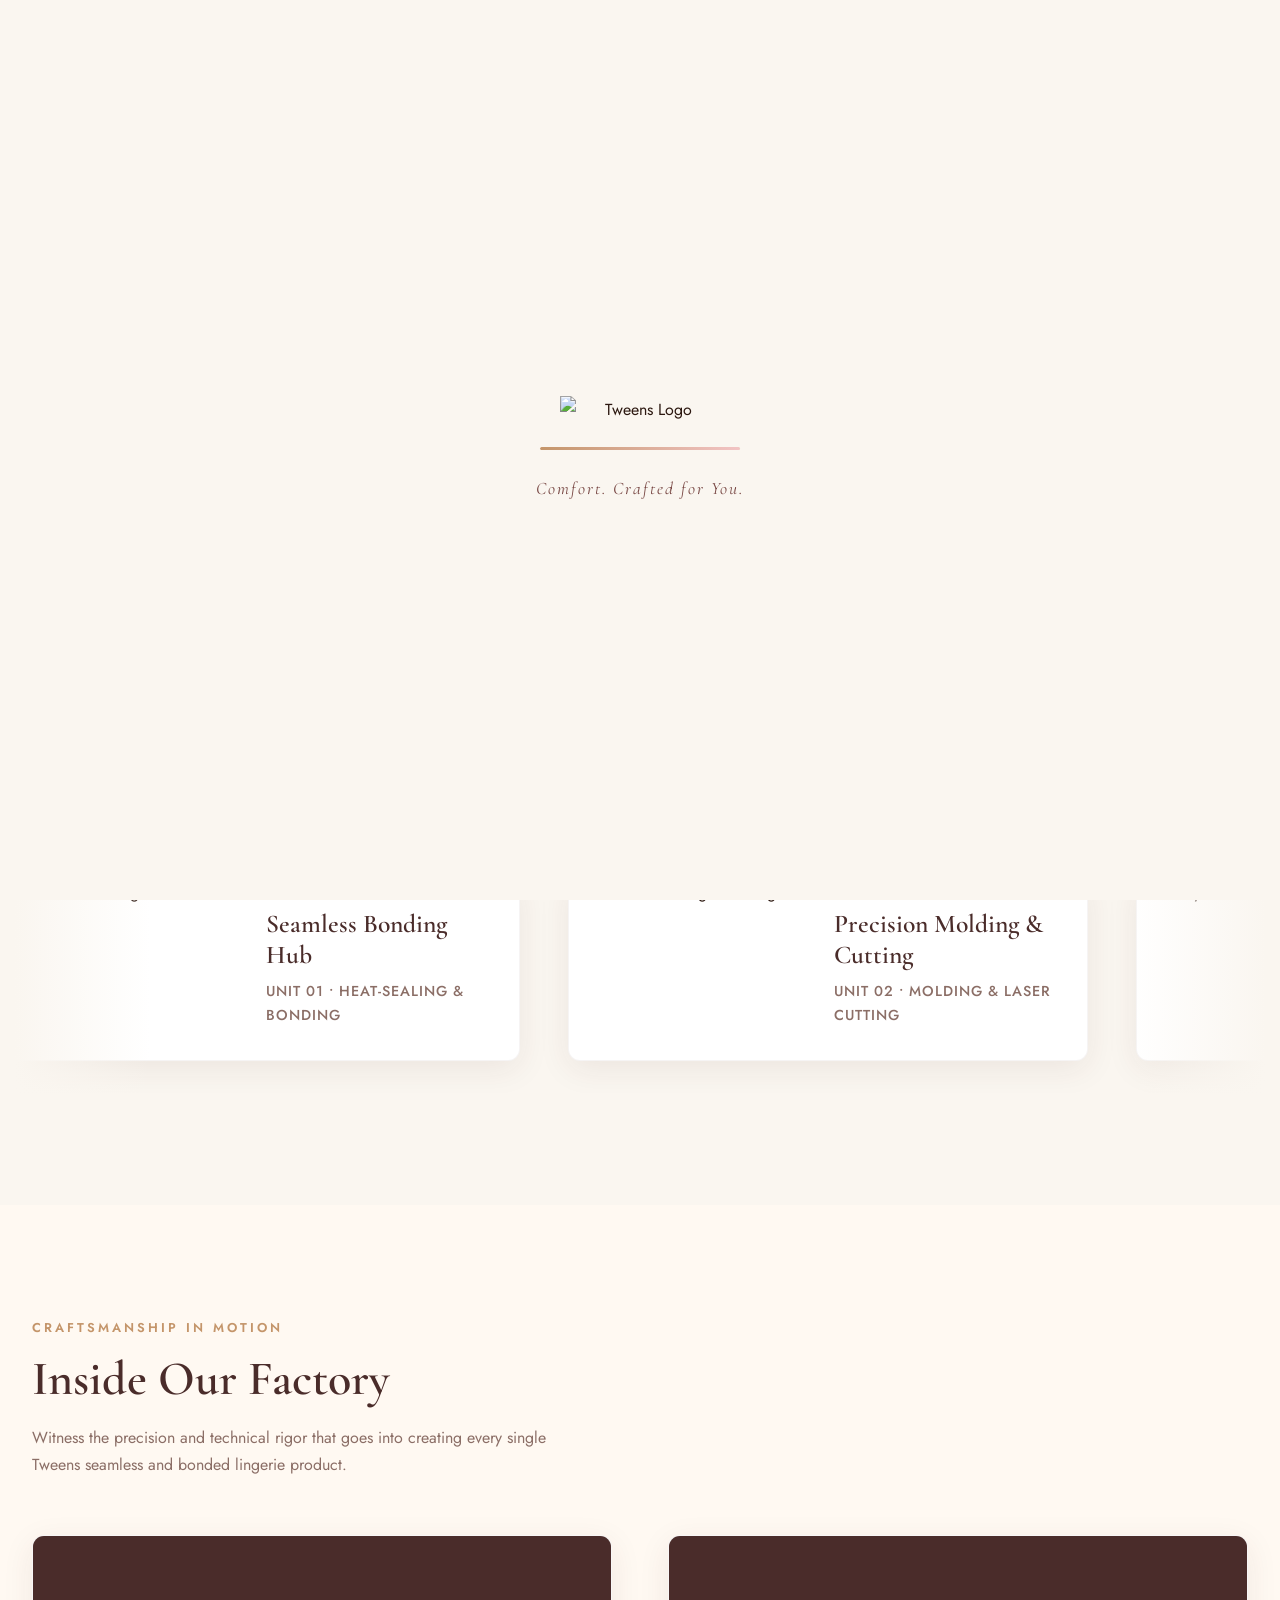
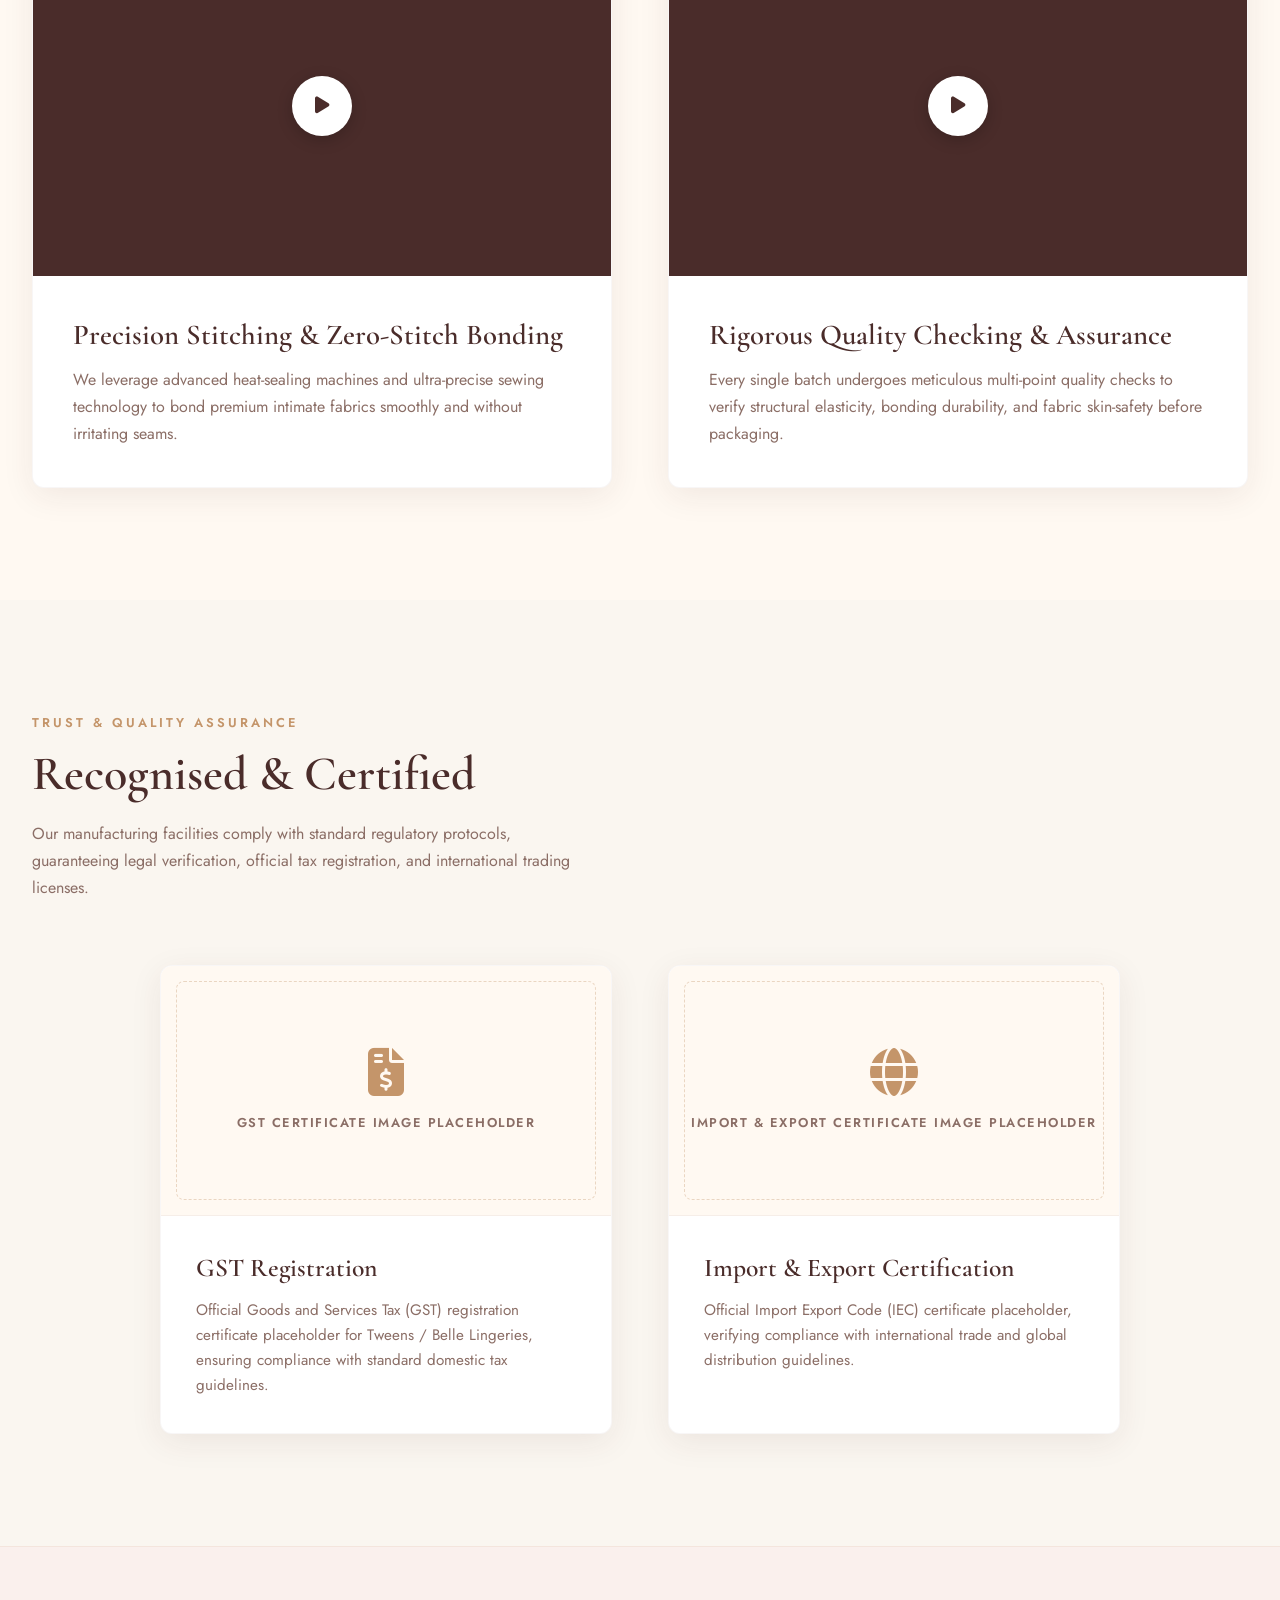
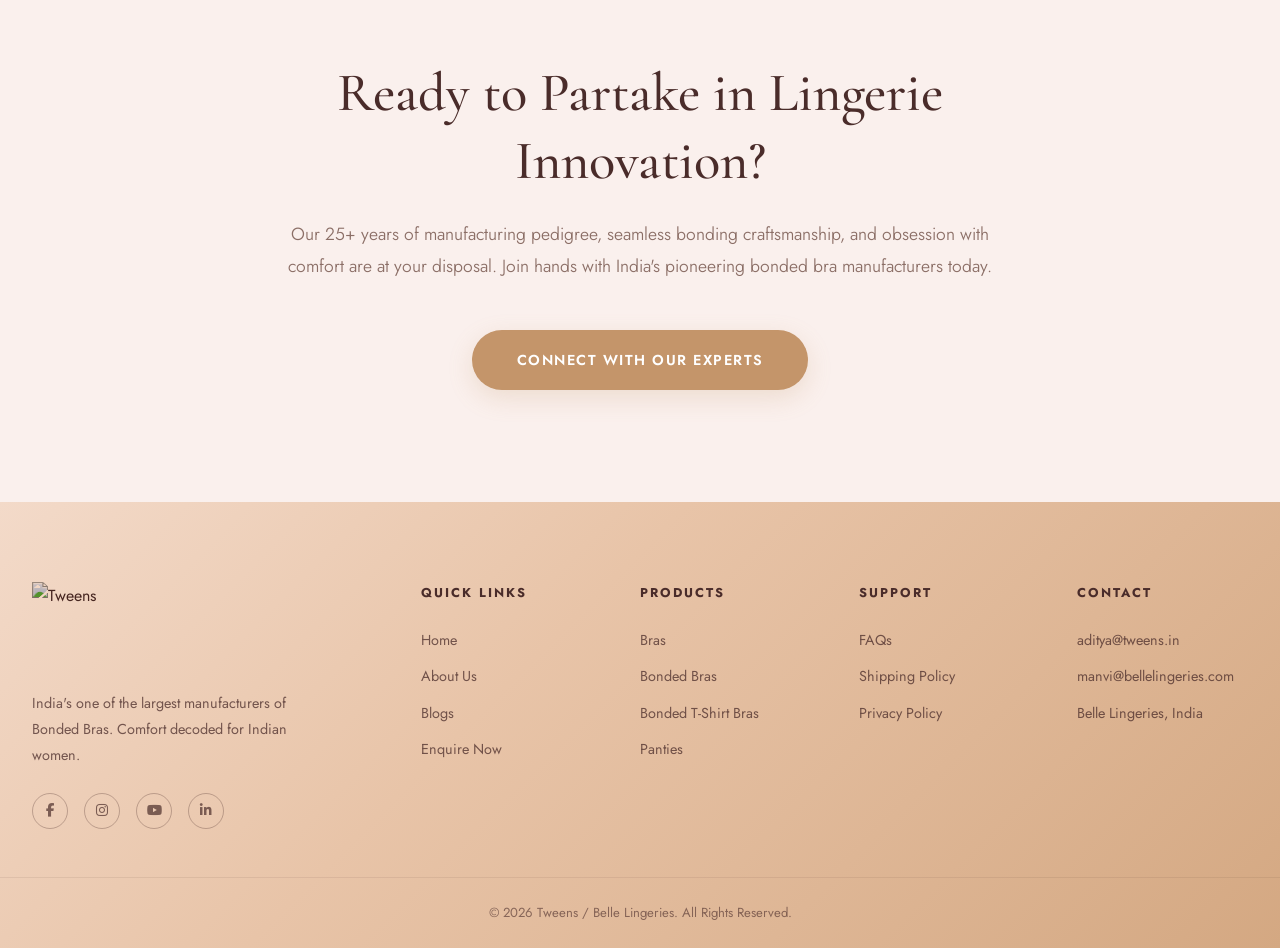
==== commit affc6243: "Update about hero section to use responsive banner" ====
--- a/about.html
+++ b/about.html
@@ -84,14 +84,14 @@
         </div>
     </header>
 
-    <!-- ABOUT HERO SECTION -->
+    <!-- ABOUT HERO BANNER (RESPONSIVE) -->
     <section class="about-hero-section">
-        <div class="container about-hero-text-container">
-            <div class="about-hero-content" data-aos>
-                <h1 class="about-hero-heading">About Us</h1>
-                <p class="about-hero-subheading">A legacy of comfort, craftsmanship, and zero-stitch innovation</p>
-            </div>
-        </div>
+        <picture>
+            <source media="(max-width: 768px)"
+                srcset="https://cdn.shopify.com/s/files/1/0840/3045/6115/files/WhatsApp_Image_2026-05-22_at_1.34.18_PM_1.jpg?v=1779444010">
+            <img src="https://cdn.shopify.com/s/files/1/0840/3045/6115/files/WhatsApp_Image_2026-05-22_at_1.34.18_PM.jpg?v=1779444011"
+                alt="About Us Banner" class="about-hero-img">
+        </picture>
     </section>
 
 
--- a/styles.css
+++ b/styles.css
@@ -2802,7 +2802,7 @@
     border-top: 1px solid rgba(196, 149, 106, 0.25);
     border-bottom: 1px solid rgba(196, 149, 106, 0.25);
     padding: 1.6rem 0;
-    margin: 0;
+    margin: 5rem 0;
     overflow: hidden;
     position: relative;
     z-index: 10;
@@ -2963,7 +2963,7 @@
 @media (max-width: 768px) {
     .brand-stats-marquee {
         padding: 1.1rem 0;
-        margin: 0;
+        margin: 3rem 0;
     }
     .stats-marquee-group {
         gap: 2rem;
@@ -3148,4 +3148,693 @@
     .private-label-img-wrap {
         height: 380px;
     }
-}+}
+
+/* PROMO BANNER SECTION */
+.promo-banner-section {
+    margin-top: 5rem;
+    width: 100%;
+    display: block;
+}
+
+.promo-banner-img {
+    width: 100%;
+    height: auto;
+    display: block;
+}
+
+@media (max-width: 768px) {
+    .promo-banner-section {
+        margin-top: 3rem;
+    }
+}
+
+/* FACTORY SHOWCASE SECTION */
+.factory-showcase-section {
+    padding: 7rem 0;
+    background: var(--cream);
+    overflow: hidden;
+    width: 100%;
+}
+
+.factory-marquee-container {
+    width: 100%;
+    overflow: hidden;
+    position: relative;
+    padding: 2rem 0;
+}
+
+.factory-marquee-container::before,
+.factory-marquee-container::after {
+    content: "";
+    position: absolute;
+    top: 0;
+    bottom: 0;
+    width: 150px;
+    z-index: 3;
+    pointer-events: none;
+}
+
+.factory-marquee-container::before {
+    left: 0;
+    background: linear-gradient(to right, var(--cream) 10%, rgba(250, 246, 240, 0) 100%);
+}
+
+.factory-marquee-container::after {
+    right: 0;
+    background: linear-gradient(to left, var(--cream) 10%, rgba(250, 246, 240, 0) 100%);
+}
+
+.factory-marquee-track {
+    display: flex;
+    width: max-content;
+    animation: factoryMarqueeScroll 35s linear infinite;
+}
+
+.factory-marquee-track:hover {
+    animation-play-state: paused;
+}
+
+.factory-marquee-group {
+    display: flex;
+    align-items: center;
+    gap: 3rem;
+    padding-right: 3rem;
+}
+
+.factory-card {
+    display: flex;
+    flex-direction: row;
+    align-items: center;
+    background: var(--white);
+    border-radius: var(--radius);
+    overflow: hidden;
+    box-shadow: var(--shadow-soft);
+    width: 520px;
+    flex-shrink: 0;
+    transition: var(--transition);
+    border: 1px solid rgba(74, 44, 42, 0.05);
+}
+
+.factory-card:hover {
+    transform: translateY(-8px);
+    box-shadow: var(--shadow-hover);
+    border-color: var(--nude-beige);
+}
+
+.factory-img-wrap {
+    width: 45%;
+    height: 180px;
+    overflow: hidden;
+    position: relative;
+}
+
+.factory-img {
+    width: 100%;
+    height: 100%;
+    object-fit: cover;
+    transition: transform 0.8s ease;
+}
+
+.factory-placeholder {
+    width: 100%;
+    height: 100%;
+    background: var(--cream);
+    display: flex;
+    flex-direction: column;
+    align-items: center;
+    justify-content: center;
+    gap: 0.6rem;
+    color: var(--text-muted);
+    position: relative;
+    overflow: hidden;
+    text-align: center;
+    padding: 1rem;
+}
+
+.factory-placeholder::before {
+    content: '';
+    position: absolute;
+    inset: 10px;
+    border: 1px dashed rgba(196, 149, 106, 0.2);
+    border-radius: 6px;
+    pointer-events: none;
+}
+
+.factory-icon {
+    font-size: 1.8rem;
+    color: var(--rose-gold);
+    transition: transform 0.4s ease;
+}
+
+.factory-card:hover .factory-icon {
+    transform: scale(1.15) rotate(3deg);
+}
+
+.factory-placeholder span {
+    font-size: 0.65rem;
+    font-weight: 600;
+    text-transform: uppercase;
+    letter-spacing: 1px;
+    color: var(--text-muted);
+    line-height: 1.3;
+}
+
+.factory-card:hover .factory-img {
+    transform: scale(1.08);
+}
+
+.factory-card-content {
+    width: 55%;
+    padding: 2rem;
+    display: flex;
+    flex-direction: column;
+    justify-content: center;
+}
+
+.factory-card-content h3 {
+    font-family: 'Cormorant Garamond', serif;
+    font-size: 1.6rem;
+    font-weight: 600;
+    color: var(--cocoa);
+    margin-bottom: 0.5rem;
+    line-height: 1.2;
+}
+
+.factory-card-content p {
+    font-size: 0.9rem;
+    color: var(--text-muted);
+    font-weight: 500;
+    text-transform: uppercase;
+    letter-spacing: 1px;
+}
+
+@keyframes factoryMarqueeScroll {
+    0% {
+        transform: translate3d(0, 0, 0);
+    }
+    100% {
+        transform: translate3d(-50%, 0, 0);
+    }
+}
+
+@media (max-width: 768px) {
+    .factory-showcase-section {
+        padding: 5rem 0;
+    }
+    .factory-card {
+        width: 420px;
+    }
+    .factory-img-wrap {
+        height: 150px;
+    }
+    .factory-card-content {
+        padding: 1.2rem;
+    }
+    .factory-card-content h3 {
+        font-size: 1.3rem;
+    }
+    .factory-marquee-container::before,
+    .factory-marquee-container::after {
+        width: 60px;
+    }
+}
+
+/* CRAFTSMANSHIP VIDEOS SECTION */
+.craftsmanship-videos-section {
+    padding: 7rem 0;
+    background: var(--ivory);
+    width: 100%;
+}
+
+.video-showcase-grid {
+    display: grid;
+    grid-template-columns: repeat(2, 1fr);
+    gap: 3.5rem;
+    width: 100%;
+}
+
+.video-card {
+    background: var(--white);
+    border-radius: var(--radius);
+    overflow: hidden;
+    box-shadow: var(--shadow-soft);
+    transition: var(--transition);
+    border: 1px solid rgba(74, 44, 42, 0.04);
+}
+
+.video-card:hover {
+    transform: translateY(-8px);
+    box-shadow: var(--shadow-hover);
+    border-color: var(--nude-beige);
+}
+
+.video-wrap {
+    position: relative;
+    width: 100%;
+    height: 340px;
+    overflow: hidden;
+    background: var(--cocoa);
+}
+
+.showcase-video {
+    width: 100%;
+    height: 100%;
+    object-fit: cover;
+}
+
+.video-overlay {
+    position: absolute;
+    inset: 0;
+    background: rgba(74, 44, 42, 0.25);
+    display: flex;
+    align-items: center;
+    justify-content: center;
+    opacity: 0;
+    transition: var(--transition);
+    z-index: 2;
+}
+
+.video-wrap:hover .video-overlay,
+.video-wrap.paused .video-overlay {
+    opacity: 1;
+}
+
+.video-play-btn {
+    width: 60px;
+    height: 60px;
+    border-radius: 50%;
+    background: var(--white);
+    border: none;
+    display: flex;
+    align-items: center;
+    justify-content: center;
+    color: var(--cocoa);
+    font-size: 1.2rem;
+    cursor: pointer;
+    box-shadow: 0 4px 16px rgba(0, 0, 0, 0.2);
+    transition: var(--transition);
+}
+
+.video-play-btn:hover {
+    transform: scale(1.1);
+    background: var(--nude-beige);
+    color: var(--white);
+}
+
+.video-info {
+    padding: 2.5rem;
+}
+
+.video-info h3 {
+    font-family: 'Cormorant Garamond', serif;
+    font-size: 1.8rem;
+    font-weight: 600;
+    color: var(--cocoa);
+    margin-bottom: 0.8rem;
+    line-height: 1.3;
+}
+
+.video-info p {
+    font-size: 1rem;
+    line-height: 1.7;
+    color: var(--text-muted);
+}
+
+@media (max-width: 992px) {
+    .video-showcase-grid {
+        gap: 2.5rem;
+    }
+    .video-wrap {
+        height: 280px;
+    }
+}
+
+@media (max-width: 768px) {
+    .craftsmanship-videos-section {
+        padding: 5rem 0;
+    }
+    .video-showcase-grid {
+        grid-template-columns: 1fr;
+        gap: 3rem;
+    }
+    .video-wrap {
+        height: 240px;
+    }
+    .video-overlay {
+        opacity: 1;
+        background: rgba(74, 44, 42, 0.1);
+    }
+    .video-play-btn {
+        width: 50px;
+        height: 50px;
+        font-size: 1rem;
+    }
+    .video-info {
+        padding: 1.8rem;
+    }
+    .video-info h3 {
+        font-size: 1.5rem;
+    }
+}
+
+/* RECOGNISED & CERTIFIED SECTION */
+.certifications-section {
+    padding: 7rem 0;
+    background: var(--cream);
+    width: 100%;
+}
+
+.certifications-grid {
+    display: grid;
+    grid-template-columns: repeat(2, 1fr);
+    gap: 3.5rem;
+    max-width: 960px;
+    margin: 0 auto;
+    width: 100%;
+}
+
+.cert-card {
+    background: var(--white);
+    border-radius: var(--radius);
+    overflow: hidden;
+    box-shadow: var(--shadow-soft);
+    transition: var(--transition);
+    border: 1px solid rgba(74, 44, 42, 0.04);
+    display: flex;
+    flex-direction: column;
+}
+
+.cert-card:hover {
+    transform: translateY(-8px);
+    box-shadow: var(--shadow-hover);
+    border-color: var(--nude-beige);
+}
+
+.cert-media-placeholder {
+    width: 100%;
+    height: 250px;
+    background: var(--ivory);
+    display: flex;
+    align-items: center;
+    justify-content: center;
+    border-bottom: 1px solid rgba(74, 44, 42, 0.05);
+    position: relative;
+    overflow: hidden;
+}
+
+/* Elegant luxury border inside placeholder */
+.cert-media-placeholder::before {
+    content: '';
+    position: absolute;
+    inset: 15px;
+    border: 1px dashed rgba(196, 149, 106, 0.35);
+    border-radius: calc(var(--radius) - 4px);
+    pointer-events: none;
+}
+
+.cert-placeholder-inner {
+    display: flex;
+    flex-direction: column;
+    align-items: center;
+    gap: 1rem;
+    color: var(--text-muted);
+}
+
+.cert-icon {
+    font-size: 3rem;
+    color: var(--rose-gold);
+    transition: transform 0.4s ease;
+}
+
+.cert-card:hover .cert-icon {
+    transform: scale(1.15) rotate(5deg);
+}
+
+.cert-placeholder-inner span {
+    font-size: 0.8rem;
+    font-weight: 600;
+    text-transform: uppercase;
+    letter-spacing: 1.5px;
+    color: var(--text-muted);
+}
+
+.cert-info {
+    padding: 2.2rem;
+    display: flex;
+    flex-direction: column;
+    flex-grow: 1;
+}
+
+.cert-info h3 {
+    font-family: 'Cormorant Garamond', serif;
+    font-size: 1.6rem;
+    font-weight: 600;
+    color: var(--cocoa);
+    margin-bottom: 0.8rem;
+    line-height: 1.3;
+}
+
+.cert-info p {
+    font-size: 0.95rem;
+    line-height: 1.65;
+    color: var(--text-muted);
+}
+
+@media (max-width: 992px) {
+    .certifications-grid {
+        grid-template-columns: repeat(2, 1fr);
+        gap: 2.5rem;
+    }
+}
+
+@media (max-width: 768px) {
+    .certifications-section {
+        padding: 5rem 0;
+    }
+    .certifications-grid {
+        grid-template-columns: 1fr;
+        gap: 2.5rem;
+    }
+    .cert-media-placeholder {
+        height: 220px;
+    }
+    .cert-info {
+        padding: 1.8rem;
+    }
+}
+
+/* ===========================
+   ABOUT US HERO SECTION
+   =========================== */
+.about-hero-section {
+    position: relative;
+    width: 100%;
+    height: 380px;
+    overflow: hidden;
+    background: linear-gradient(135deg, var(--cocoa) 0%, #2C1810 100%);
+    display: flex;
+    align-items: center;
+    justify-content: center;
+}
+
+.about-hero-section::before {
+    content: '';
+    position: absolute;
+    width: 600px;
+    height: 600px;
+    background: radial-gradient(circle, rgba(196, 149, 106, 0.15) 0%, rgba(196, 149, 106, 0) 70%);
+    top: -150px;
+    right: -150px;
+    pointer-events: none;
+    z-index: 1;
+}
+
+.about-hero-section::after {
+    content: '';
+    position: absolute;
+    width: 500px;
+    height: 500px;
+    background: radial-gradient(circle, rgba(232, 213, 192, 0.12) 0%, rgba(232, 213, 192, 0) 70%);
+    bottom: -150px;
+    left: -150px;
+    pointer-events: none;
+    z-index: 1;
+}
+
+.about-hero-text-container {
+    display: flex;
+    align-items: center;
+    justify-content: center;
+    text-align: center;
+    z-index: 2;
+}
+
+.about-hero-content {
+    max-width: 800px;
+    padding: 0 1.5rem;
+}
+
+.about-hero-heading {
+    font-family: 'Cormorant Garamond', serif;
+    font-size: clamp(2.8rem, 5vw, 4.2rem);
+    color: var(--white);
+    font-weight: 500;
+    margin-bottom: 1rem;
+    line-height: 1.2;
+    letter-spacing: 1px;
+    text-shadow: 0 2px 10px rgba(0, 0, 0, 0.3);
+}
+
+.about-hero-subheading {
+    font-family: 'Jost', sans-serif;
+    font-size: clamp(0.95rem, 2.5vw, 1.15rem);
+    color: var(--nude-beige);
+    font-weight: 400;
+    letter-spacing: 2px;
+    text-transform: uppercase;
+    text-shadow: 0 2px 8px rgba(0, 0, 0, 0.3);
+}
+
+@media (max-width: 768px) {
+    .about-hero-section {
+        height: 300px;
+    }
+}
+
+/* ===========================
+   FOUNDER'S DESK HERO SECTION
+   =========================== */
+.founders-hero-section {
+    position: relative;
+    width: 100%;
+    height: 380px;
+    overflow: hidden;
+    background: linear-gradient(135deg, var(--cocoa) 0%, #2C1810 100%);
+    display: flex;
+    align-items: center;
+    justify-content: center;
+}
+
+.founders-hero-section::before {
+    content: '';
+    position: absolute;
+    width: 600px;
+    height: 600px;
+    background: radial-gradient(circle, rgba(196, 149, 106, 0.15) 0%, rgba(196, 149, 106, 0) 70%);
+    top: -150px;
+    right: -150px;
+    pointer-events: none;
+    z-index: 1;
+}
+
+.founders-hero-section::after {
+    content: '';
+    position: absolute;
+    width: 500px;
+    height: 500px;
+    background: radial-gradient(circle, rgba(232, 213, 192, 0.12) 0%, rgba(232, 213, 192, 0) 70%);
+    bottom: -150px;
+    left: -150px;
+    pointer-events: none;
+    z-index: 1;
+}
+
+.founders-hero-text-container {
+    display: flex;
+    align-items: center;
+    justify-content: center;
+    text-align: center;
+    z-index: 2;
+}
+
+.founders-hero-content {
+    max-width: 800px;
+    padding: 0 1.5rem;
+}
+
+.founders-hero-heading {
+    font-family: 'Cormorant Garamond', serif;
+    font-size: clamp(2.8rem, 5vw, 4.2rem);
+    color: var(--white);
+    font-weight: 500;
+    margin-bottom: 1rem;
+    line-height: 1.2;
+    letter-spacing: 1px;
+    text-shadow: 0 2px 10px rgba(0, 0, 0, 0.3);
+}
+
+.founders-hero-subheading {
+    font-family: 'Jost', sans-serif;
+    font-size: clamp(0.95rem, 2.5vw, 1.15rem);
+    color: var(--nude-beige);
+    font-weight: 400;
+    letter-spacing: 2px;
+    text-transform: uppercase;
+    text-shadow: 0 2px 8px rgba(0, 0, 0, 0.3);
+}
+
+/* ===========================
+   FOUNDER'S MESSAGE SECTION
+   =========================== */
+.founders-message-section {
+    padding: 8rem 0;
+    background: var(--ivory);
+    width: 100%;
+}
+
+.founders-grid {
+    display: grid;
+    grid-template-columns: 1fr 1fr;
+    gap: 4.5rem;
+    align-items: center;
+}
+
+.founders-video-col {
+    width: 100%;
+}
+
+.founders-content-col {
+    display: flex;
+    flex-direction: column;
+    justify-content: center;
+}
+
+.founders-heading {
+    font-family: 'Cormorant Garamond', serif;
+    font-size: clamp(2.2rem, 3.8vw, 3.2rem);
+    color: var(--cocoa);
+    line-height: 1.25;
+    margin-bottom: 1.8rem;
+    font-weight: 600;
+}
+
+.founders-desc {
+    font-size: 1.05rem;
+    line-height: 1.75;
+    color: var(--text-muted);
+    margin-bottom: 1.5rem;
+}
+
+.founders-desc:last-of-type {
+    margin-bottom: 0;
+}
+
+@media (max-width: 992px) {
+    .founders-message-section {
+        padding: 5rem 0;
+    }
+    .founders-grid {
+        grid-template-columns: 1fr;
+        gap: 3rem;
+    }
+    .founders-video-col .video-wrap {
+        height: 320px !important;
+    }
+}
+
+@media (max-width: 768px) {
+    .founders-hero-section {
+        height: 350px;
+    }
+}
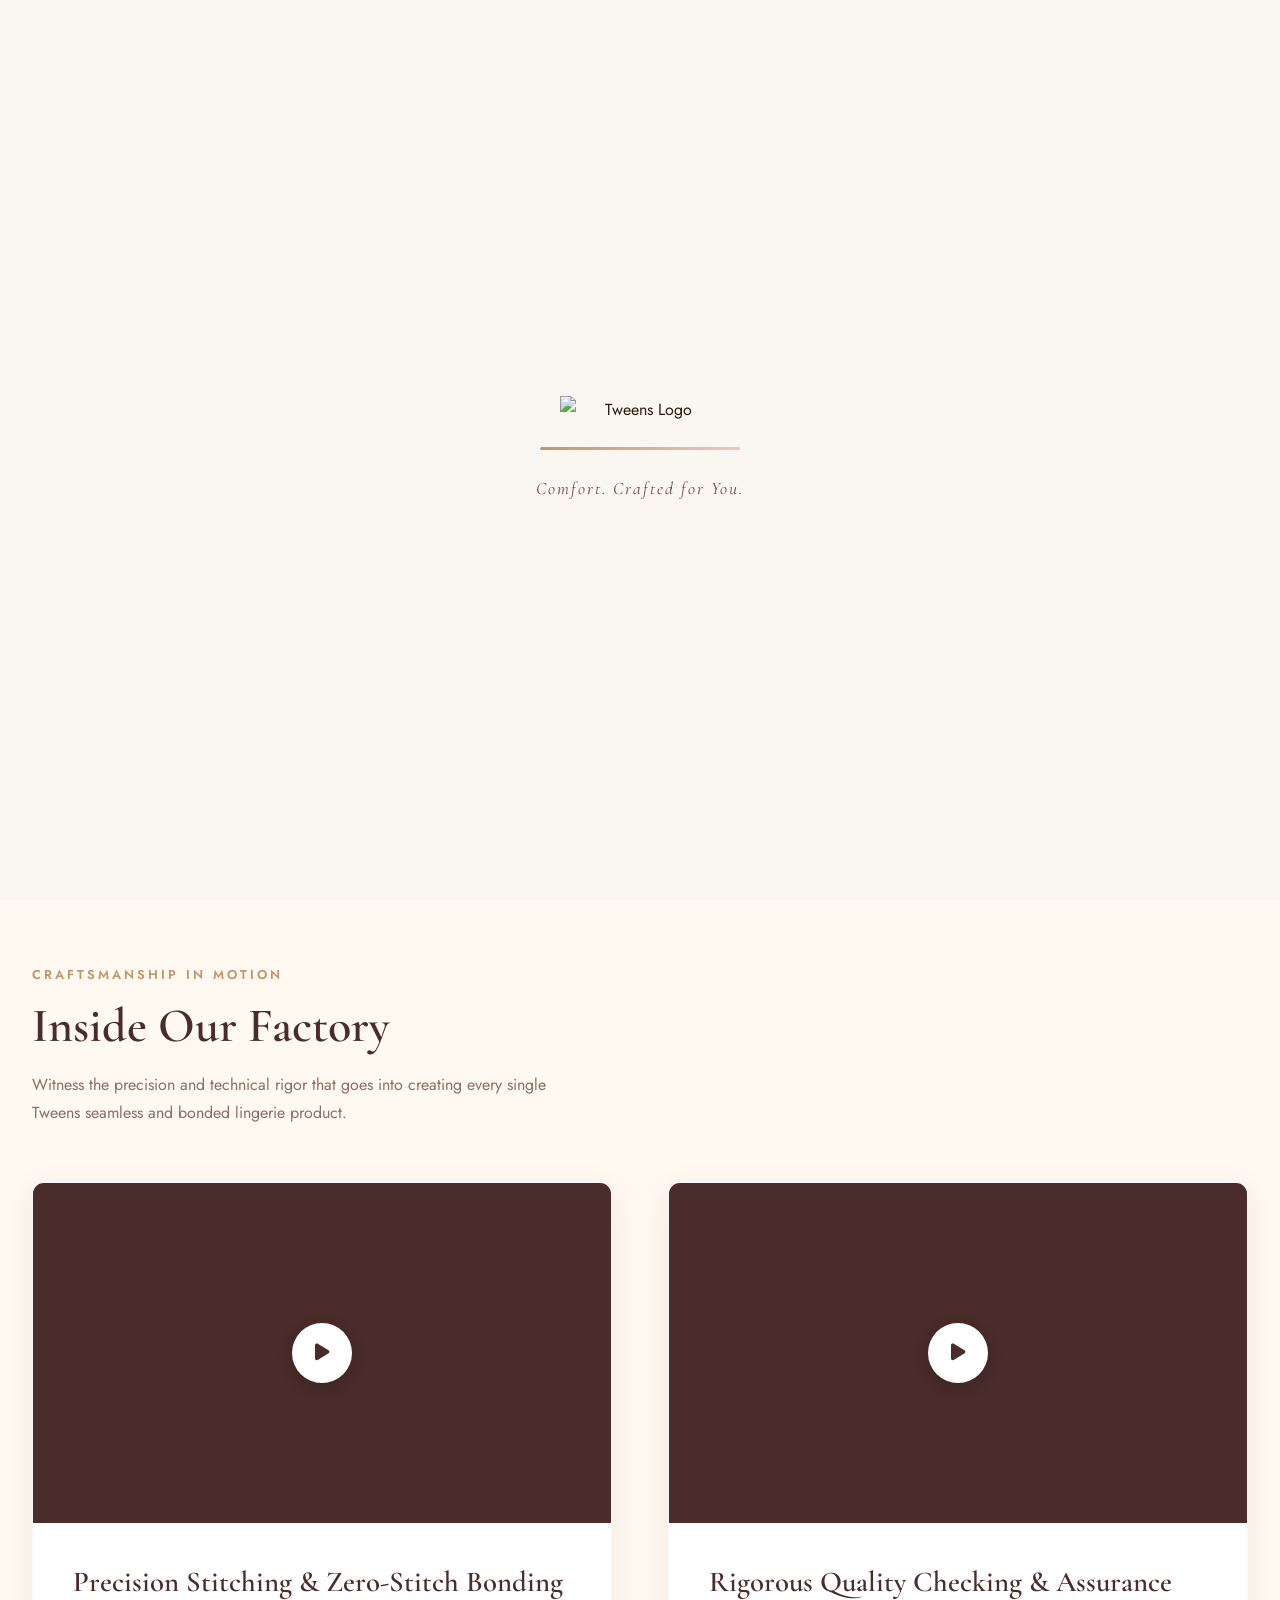
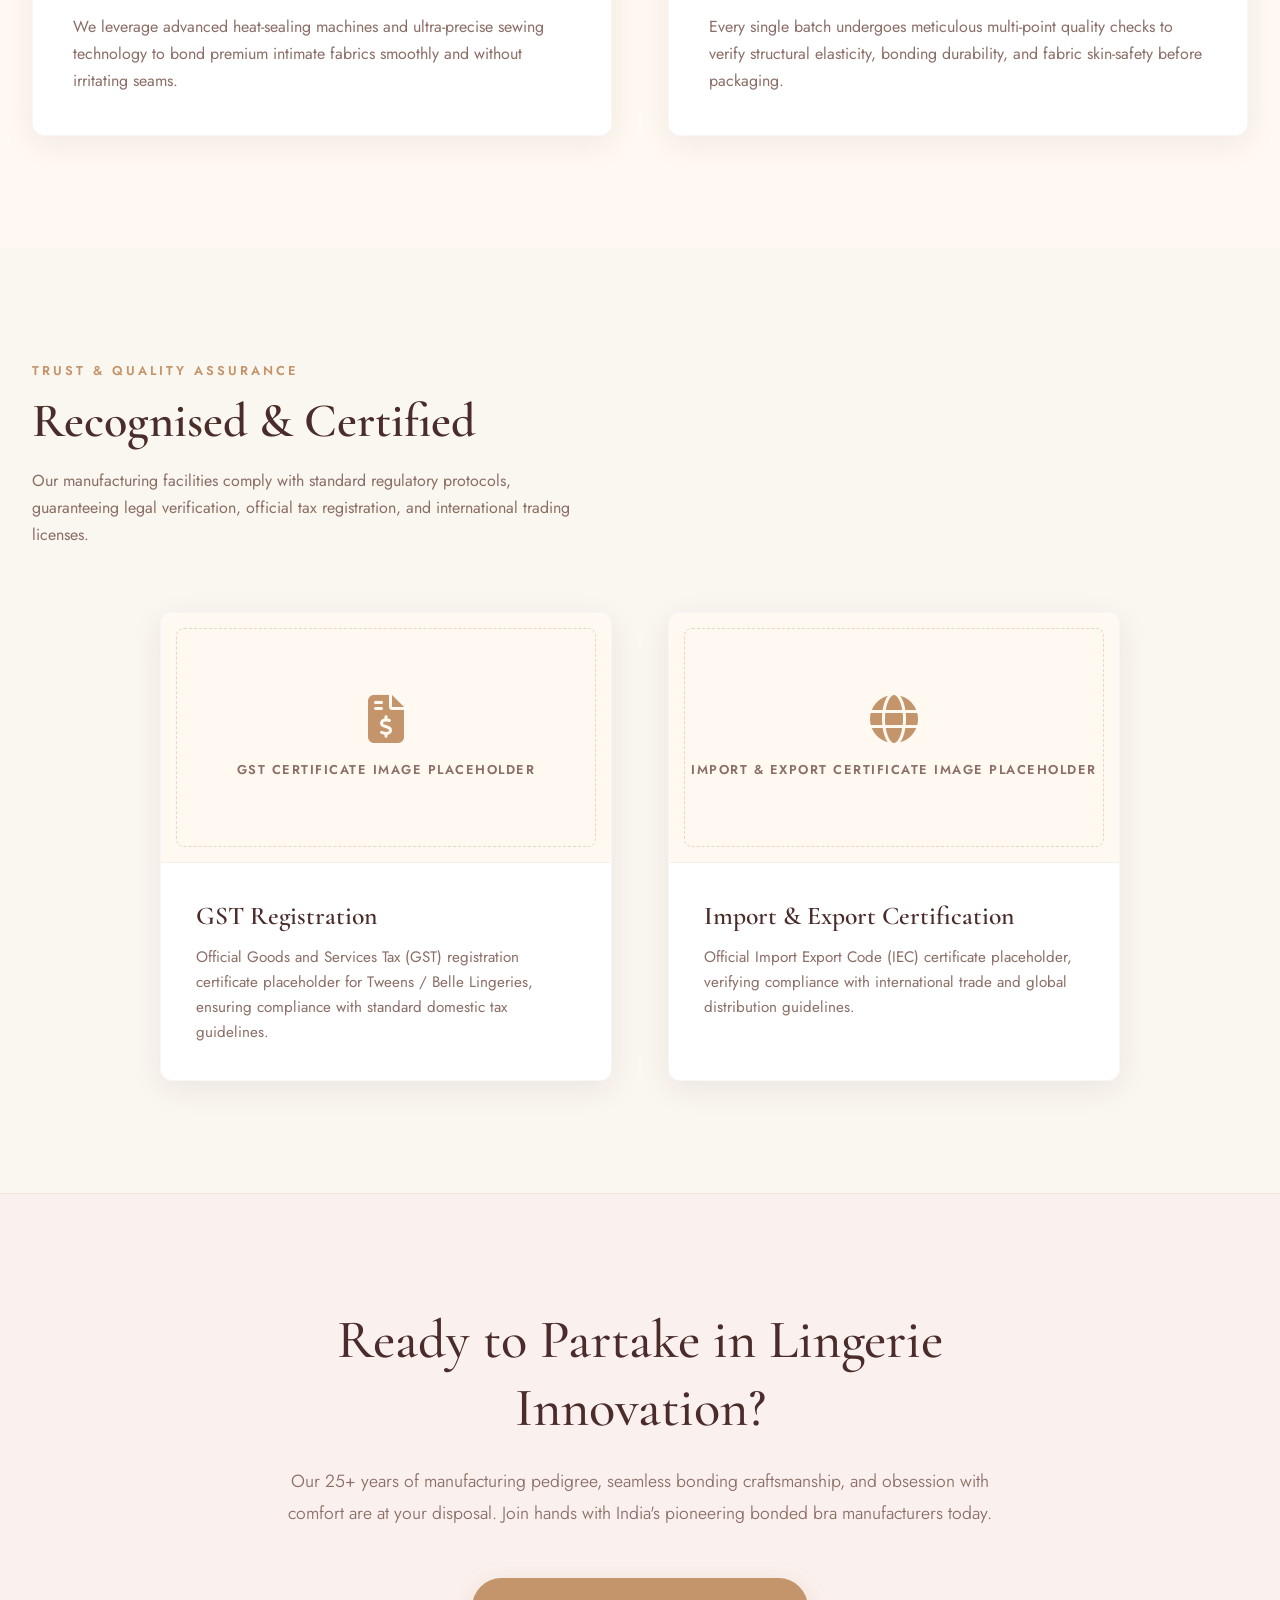
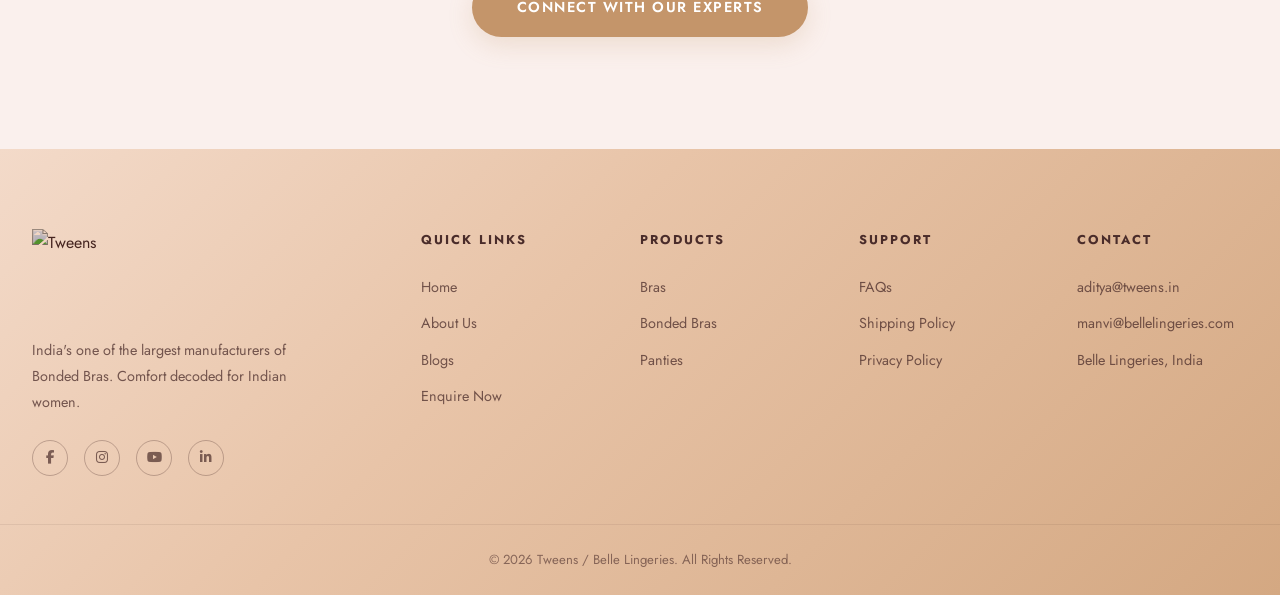
==== commit 3701de4c: "Add files via upload" ====
--- a/about.html
+++ b/about.html
@@ -57,12 +57,12 @@
                     <li><a href="index.html" class="nav-link">Home</a></li>
                     <li><a href="about.html" class="nav-link active">About Us</a></li>
                     <li class="has-dropdown">
-                        <a href="#" class="nav-link">Products <i class="fas fa-chevron-down nav-arrow"></i></a>
+                        <a href="collections.html" class="nav-link">Products <i class="fas fa-chevron-down nav-arrow"></i></a>
                         <ul class="dropdown">
-                            <li><a href="#" class="dropdown-link">Bras</a></li>
-                            <li><a href="#" class="dropdown-link">Bonded Bras</a></li>
-                            <li><a href="#" class="dropdown-link">Bonded T-Shirt Bras</a></li>
-                            <li><a href="#" class="dropdown-link">Panties</a></li>
+                            <li><a href="collections.html?category=bras" class="dropdown-link">Bras</a></li>
+                            <li><a href="collections.html?category=bonded-bras" class="dropdown-link">Bonded Bras</a></li>
+                            <!-- <li><a href="#" class="dropdown-link">Bonded T-Shirt Bras</a></li> -->
+                            <li><a href="collections.html?category=panties" class="dropdown-link">Panties</a></li>
                         </ul>
                     </li>
                     <li><a href="founders-desk.html" class="nav-link">Founder's Desk</a></li>
@@ -294,10 +294,10 @@
             <div class="footer-col">
                 <h4>Products</h4>
                 <ul>
-                    <li><a href="#">Bras</a></li>
-                    <li><a href="#">Bonded Bras</a></li>
-                    <li><a href="#">Bonded T-Shirt Bras</a></li>
-                    <li><a href="#">Panties</a></li>
+                    <li><a href="collections.html?category=bras">Bras</a></li>
+                    <li><a href="collections.html?category=bonded-bras">Bonded Bras</a></li>
+                    <!-- <li><a href="#">Bonded T-Shirt Bras</a></li> -->
+                    <li><a href="collections.html?category=panties">Panties</a></li>
                 </ul>
             </div>
             <div class="footer-col">
@@ -327,4 +327,4 @@
     <script src="scripts.js"></script>
 </body>
 
-</html>
+</html>
--- a/styles.css
+++ b/styles.css
@@ -2759,6 +2759,7 @@
     display: inline-flex;
     align-items: center;
     flex: 1;
+    min-width: 0; /* Fix flexbox expansion/overflow on mobile */
     position: relative;
     mask-image: linear-gradient(to right, transparent, black 20px, black calc(100% - 20px), transparent);
     -webkit-mask-image: linear-gradient(to right, transparent, black 20px, black calc(100% - 20px), transparent);
@@ -3624,83 +3625,6 @@
     }
 }
 
-/* ===========================
-   ABOUT US HERO SECTION
-   =========================== */
-.about-hero-section {
-    position: relative;
-    width: 100%;
-    height: 380px;
-    overflow: hidden;
-    background: linear-gradient(135deg, var(--cocoa) 0%, #2C1810 100%);
-    display: flex;
-    align-items: center;
-    justify-content: center;
-}
-
-.about-hero-section::before {
-    content: '';
-    position: absolute;
-    width: 600px;
-    height: 600px;
-    background: radial-gradient(circle, rgba(196, 149, 106, 0.15) 0%, rgba(196, 149, 106, 0) 70%);
-    top: -150px;
-    right: -150px;
-    pointer-events: none;
-    z-index: 1;
-}
-
-.about-hero-section::after {
-    content: '';
-    position: absolute;
-    width: 500px;
-    height: 500px;
-    background: radial-gradient(circle, rgba(232, 213, 192, 0.12) 0%, rgba(232, 213, 192, 0) 70%);
-    bottom: -150px;
-    left: -150px;
-    pointer-events: none;
-    z-index: 1;
-}
-
-.about-hero-text-container {
-    display: flex;
-    align-items: center;
-    justify-content: center;
-    text-align: center;
-    z-index: 2;
-}
-
-.about-hero-content {
-    max-width: 800px;
-    padding: 0 1.5rem;
-}
-
-.about-hero-heading {
-    font-family: 'Cormorant Garamond', serif;
-    font-size: clamp(2.8rem, 5vw, 4.2rem);
-    color: var(--white);
-    font-weight: 500;
-    margin-bottom: 1rem;
-    line-height: 1.2;
-    letter-spacing: 1px;
-    text-shadow: 0 2px 10px rgba(0, 0, 0, 0.3);
-}
-
-.about-hero-subheading {
-    font-family: 'Jost', sans-serif;
-    font-size: clamp(0.95rem, 2.5vw, 1.15rem);
-    color: var(--nude-beige);
-    font-weight: 400;
-    letter-spacing: 2px;
-    text-transform: uppercase;
-    text-shadow: 0 2px 8px rgba(0, 0, 0, 0.3);
-}
-
-@media (max-width: 768px) {
-    .about-hero-section {
-        height: 300px;
-    }
-}
 
 /* ===========================
    FOUNDER'S DESK HERO SECTION
@@ -3838,3 +3762,1349 @@
         height: 350px;
     }
 }
+
+/* ==========================================================================
+   COLLECTIONS & PRODUCT DETAILS — Premium E-Commerce Styling
+   ========================================================================== */
+
+/* Subpage Hero Adjustment */
+.subpage-hero-small {
+    background: linear-gradient(135deg, var(--cream) 0%, var(--peach) 100%);
+    padding: 4rem 0 3rem;
+    text-align: center;
+    border-bottom: 1px solid rgba(196, 149, 106, 0.15);
+}
+
+/* Collections Layout */
+.collections-container {
+    padding: 4rem 0;
+    background: var(--ivory);
+}
+
+.collections-layout {
+    display: grid;
+    grid-template-columns: 280px 1fr;
+    gap: 3rem;
+    align-items: start;
+}
+
+/* Sidebar Filters */
+.filters-sidebar {
+    background: var(--white);
+    padding: 2rem;
+    border-radius: var(--radius);
+    box-shadow: var(--shadow-soft);
+    border: 1px solid rgba(196, 149, 106, 0.1);
+    position: sticky;
+    top: 140px;
+}
+
+.filters-header {
+    display: flex;
+    justify-content: space-between;
+    align-items: center;
+    margin-bottom: 2rem;
+    padding-bottom: 1rem;
+    border-bottom: 1px solid rgba(74, 44, 42, 0.1);
+}
+
+.filters-header h3 {
+    font-family: 'Jost', sans-serif;
+    font-size: 1.1rem;
+    font-weight: 600;
+    color: var(--cocoa);
+    text-transform: uppercase;
+    letter-spacing: 1px;
+}
+
+.btn-reset-filters {
+    background: none;
+    border: none;
+    font-family: 'Jost', sans-serif;
+    font-size: 0.85rem;
+    font-weight: 500;
+    color: var(--rose-gold);
+    cursor: pointer;
+    transition: var(--transition);
+}
+
+.btn-reset-filters:hover {
+    color: var(--cocoa);
+    text-decoration: underline;
+}
+
+.filter-group {
+    margin-bottom: 2rem;
+}
+
+.filter-group:last-child {
+    margin-bottom: 0;
+}
+
+.filter-group-title {
+    font-family: 'Jost', sans-serif;
+    font-size: 0.9rem;
+    font-weight: 600;
+    color: var(--cocoa);
+    text-transform: uppercase;
+    letter-spacing: 0.5px;
+    margin-bottom: 1rem;
+}
+
+/* Filter List Options */
+.filter-options-list {
+    display: flex;
+    flex-direction: column;
+    gap: 0.75rem;
+}
+
+.filter-checkbox-label {
+    display: flex;
+    align-items: center;
+    gap: 0.75rem;
+    font-size: 0.9rem;
+    color: var(--text-dark);
+    cursor: pointer;
+    position: relative;
+    user-select: none;
+    font-weight: 500;
+}
+
+.filter-checkbox-label input {
+    display: none;
+}
+
+.custom-checkbox {
+    width: 18px;
+    height: 18px;
+    border: 1.5px solid var(--rose-gold);
+    border-radius: 4px;
+    background: var(--white);
+    display: inline-block;
+    position: relative;
+    transition: var(--transition);
+}
+
+.filter-checkbox-label input:checked + .custom-checkbox {
+    background: var(--rose-gold);
+    border-color: var(--rose-gold);
+}
+
+.filter-checkbox-label input:checked + .custom-checkbox::after {
+    content: '✓';
+    color: var(--white);
+    font-size: 0.75rem;
+    position: absolute;
+    top: 50%;
+    left: 50%;
+    transform: translate(-50%, -50%);
+    font-weight: bold;
+}
+
+/* Color Swatches Filter */
+.color-swatches-grid {
+    display: flex;
+    flex-wrap: wrap;
+    gap: 0.6rem;
+}
+
+.color-filter-btn {
+    width: 28px;
+    height: 28px;
+    border-radius: 50%;
+    border: 1px solid rgba(74, 44, 42, 0.15);
+    cursor: pointer;
+    transition: var(--transition);
+    position: relative;
+    display: flex;
+    align-items: center;
+    justify-content: center;
+}
+
+.color-filter-btn:hover {
+    transform: scale(1.15);
+}
+
+.color-filter-btn.active {
+    border: 2px solid var(--cocoa);
+    box-shadow: inset 0 0 0 2px var(--white);
+    transform: scale(1.1);
+}
+
+.color-filter-btn::after {
+    content: attr(data-color-name);
+    position: absolute;
+    bottom: 125%;
+    left: 50%;
+    transform: translateX(-50%) translateY(5px);
+    background: var(--cocoa);
+    color: var(--white);
+    padding: 3px 8px;
+    border-radius: 4px;
+    font-size: 0.7rem;
+    white-space: nowrap;
+    opacity: 0;
+    pointer-events: none;
+    transition: var(--transition);
+    z-index: 10;
+}
+
+.color-filter-btn:hover::after {
+    opacity: 1;
+    transform: translateX(-50%) translateY(0);
+}
+
+/* Size Filter Box */
+.size-boxes-grid {
+    display: flex;
+    flex-wrap: wrap;
+    gap: 0.5rem;
+}
+
+.size-filter-btn {
+    min-width: 36px;
+    height: 36px;
+    padding: 0 8px;
+    border: 1px solid var(--rose-gold);
+    background: var(--white);
+    color: var(--cocoa);
+    border-radius: 6px;
+    font-family: 'Jost', sans-serif;
+    font-size: 0.8rem;
+    font-weight: 600;
+    cursor: pointer;
+    display: flex;
+    align-items: center;
+    justify-content: center;
+    transition: var(--transition);
+}
+
+.size-filter-btn:hover {
+    border-color: var(--cocoa);
+    background: var(--cream);
+}
+
+.size-filter-btn.active {
+    background: var(--rose-gold);
+    color: var(--white);
+    border-color: var(--rose-gold);
+    box-shadow: 0 4px 12px rgba(196, 149, 106, 0.2);
+}
+
+/* Product Content Grid */
+.products-content {
+    display: flex;
+    flex-direction: column;
+    gap: 2rem;
+}
+
+.collections-header-bar {
+    display: flex;
+    justify-content: space-between;
+    align-items: center;
+}
+
+.products-count {
+    font-size: 0.95rem;
+    color: var(--text-muted);
+}
+
+.products-sorting select {
+    padding: 0.5rem 1.5rem;
+    border-radius: 99px;
+    border: 1px solid rgba(196, 149, 106, 0.3);
+    background: var(--white);
+    color: var(--cocoa);
+    font-family: 'Jost', sans-serif;
+    font-size: 0.85rem;
+    font-weight: 500;
+    outline: none;
+    cursor: pointer;
+}
+
+.collection-products-grid {
+    display: grid;
+    grid-template-columns: repeat(3, 1fr);
+    gap: 2rem;
+}
+
+.no-products-fallback {
+    grid-column: 1 / -1;
+    text-align: center;
+    padding: 5rem 2rem;
+    background: var(--white);
+    border-radius: var(--radius);
+    box-shadow: var(--shadow-soft);
+    border: 1px solid rgba(196, 149, 106, 0.1);
+}
+
+.no-products-fallback i {
+    font-size: 3rem;
+    color: var(--rose-gold);
+    margin-bottom: 1.5rem;
+}
+
+.no-products-fallback h3 {
+    font-family: 'Cormorant Garamond', serif;
+    font-size: 1.8rem;
+    color: var(--cocoa);
+    margin-bottom: 0.5rem;
+}
+
+.no-products-fallback p {
+    color: var(--text-muted);
+}
+
+/* Premium Card Design */
+.collection-product-card {
+    background: var(--white);
+    border-radius: var(--radius);
+    box-shadow: var(--shadow-soft);
+    border: 1px solid rgba(196, 149, 106, 0.1);
+    overflow: hidden;
+    transition: var(--transition);
+    display: flex;
+    flex-direction: column;
+    height: 100%;
+}
+
+.collection-product-card:hover {
+    transform: translateY(-8px);
+    box-shadow: var(--shadow-hover);
+    border-color: rgba(196, 149, 106, 0.3);
+}
+
+.card-media-wrap {
+    position: relative;
+    width: 100%;
+    aspect-ratio: 1 / 1;
+    overflow: hidden;
+    background: var(--cream);
+}
+
+.card-placeholder-img {
+    width: 100%;
+    height: 100%;
+    object-fit: cover;
+    transition: var(--transition);
+}
+
+.collection-product-card:hover .card-placeholder-img {
+    transform: scale(1.05);
+}
+
+.card-category-badge {
+    position: absolute;
+    top: 15px;
+    left: 15px;
+    background: rgba(255, 255, 255, 0.9);
+    backdrop-filter: blur(4px);
+    color: var(--cocoa);
+    padding: 4px 10px;
+    font-size: 0.75rem;
+    font-weight: 600;
+    border-radius: 99px;
+    text-transform: uppercase;
+    letter-spacing: 0.5px;
+    border: 1px solid rgba(196, 149, 106, 0.2);
+}
+
+.card-info-wrap {
+    padding: 1.5rem;
+    display: flex;
+    flex-direction: column;
+    gap: 0.75rem;
+    flex: 1;
+    justify-content: space-between;
+}
+
+.card-product-title {
+    font-family: 'Jost', sans-serif;
+    font-size: 0.95rem;
+    font-weight: 600;
+    color: var(--cocoa);
+    line-height: 1.4;
+    margin: 0;
+    min-height: 2.7rem;
+    display: -webkit-box;
+    -webkit-line-clamp: 2;
+    -webkit-box-orient: vertical;
+    overflow: hidden;
+}
+
+.card-color-swatches {
+    display: flex;
+    gap: 0.4rem;
+    align-items: center;
+}
+
+.card-swatch {
+    width: 14px;
+    height: 14px;
+    border-radius: 50%;
+    border: 1px solid rgba(74, 44, 42, 0.15);
+    position: relative;
+    cursor: pointer;
+    transition: var(--transition);
+}
+
+.card-swatch:hover,
+.card-swatch.active {
+    transform: scale(1.3);
+    box-shadow: 0 0 0 1px var(--white), 0 0 0 2px var(--cocoa);
+}
+
+.card-sizes-indicator {
+    font-size: 0.75rem;
+    color: var(--text-muted);
+    font-weight: 500;
+}
+
+.btn-card-view {
+    width: 100%;
+    text-align: center;
+    background: var(--cream);
+    color: var(--cocoa);
+    padding: 0.75rem 1rem;
+    font-size: 0.8rem;
+    font-weight: 700;
+    text-transform: uppercase;
+    letter-spacing: 1px;
+    border-top: 1px solid rgba(196, 149, 106, 0.15);
+    transition: var(--transition);
+}
+
+.collection-product-card:hover .btn-card-view {
+    background: var(--rose-gold);
+    color: var(--white);
+}
+
+/* Floating mobile filter action */
+.mobile-filters-trigger-bar {
+    display: none;
+    margin-bottom: 1.5rem;
+}
+
+.btn-mobile-filters {
+    width: 100%;
+    padding: 0.9rem 1.5rem;
+    background: var(--rose-gold);
+    color: var(--white);
+    border: none;
+    border-radius: 99px;
+    font-family: 'Jost', sans-serif;
+    font-weight: 600;
+    font-size: 0.9rem;
+    text-transform: uppercase;
+    letter-spacing: 1px;
+    cursor: pointer;
+    display: flex;
+    align-items: center;
+    justify-content: center;
+    gap: 0.75rem;
+    box-shadow: 0 8px 24px rgba(196, 149, 106, 0.25);
+}
+
+/* ==========================================================================
+   PRODUCT DETAIL PAGE STYLING
+   ========================================================================== */
+.product-detail-container {
+    padding: 5rem 0;
+    background: var(--ivory);
+}
+
+.product-detail-grid {
+    display: grid;
+    grid-template-columns: minmax(0, 1.1fr) minmax(0, 0.9fr);
+    gap: 4rem;
+    align-items: start;
+}
+
+/* Product Gallery */
+.product-gallery {
+    display: flex;
+    flex-direction: column;
+    gap: 1.5rem;
+    position: sticky;
+    top: 140px;
+    min-width: 0; /* Prevent horizontal stretching in grid cell */
+}
+
+.gallery-main-view {
+    width: 100%;
+    aspect-ratio: 3 / 4; /* Portrait ratio standard for fashion models */
+    border-radius: var(--radius);
+    overflow: hidden;
+    box-shadow: var(--shadow-soft);
+    border: 1px solid rgba(196, 149, 106, 0.15);
+    background: var(--cream);
+    display: flex;
+    align-items: center;
+    justify-content: center;
+    position: relative; /* Setup relative context for absolute slideshow buttons */
+}
+
+.gallery-main-img {
+    width: 100%;
+    height: 100%;
+    object-fit: contain; /* Prevent cropping, fit image nicely inside the frame */
+    transition: opacity 0.3s ease;
+}
+
+/* Slideshow overlay buttons styling */
+.slideshow-btn {
+    position: absolute;
+    top: 50%;
+    transform: translateY(-50%);
+    width: 42px;
+    height: 42px;
+    border-radius: 50%;
+    background: rgba(255, 255, 255, 0.85);
+    backdrop-filter: blur(4px);
+    -webkit-backdrop-filter: blur(4px);
+    border: 1px solid rgba(196, 149, 106, 0.25);
+    color: var(--cocoa);
+    display: flex;
+    align-items: center;
+    justify-content: center;
+    cursor: pointer;
+    transition: var(--transition);
+    z-index: 10;
+    box-shadow: 0 4px 16px rgba(74, 44, 42, 0.1);
+    outline: none;
+    font-size: 0.95rem;
+}
+
+.slideshow-btn:hover {
+    background: var(--cocoa);
+    color: var(--white);
+    transform: translateY(-50%) scale(1.08);
+    box-shadow: 0 6px 20px rgba(74, 44, 42, 0.25);
+}
+
+.slideshow-btn:active {
+    transform: translateY(-50%) scale(0.95);
+}
+
+.prev-btn {
+    left: 15px;
+}
+
+.next-btn {
+    right: 15px;
+}
+
+.gallery-thumbs-row {
+    display: flex;
+    gap: 0.8rem;
+    overflow-x: auto;
+    padding-bottom: 0.5rem;
+    scrollbar-width: thin;
+    scrollbar-color: var(--rose-gold) var(--cream);
+    width: 100%;
+    min-width: 0; /* Prevent horizontal stretching in flex container */
+}
+
+.gallery-thumb-btn {
+    width: 75px;
+    height: 75px;
+    border-radius: 8px;
+    overflow: hidden;
+    border: 1.5px solid rgba(196, 149, 106, 0.15);
+    background: var(--cream);
+    cursor: pointer;
+    transition: var(--transition);
+    flex-shrink: 0;
+    padding: 0;
+}
+
+.gallery-thumb-btn img {
+    width: 100%;
+    height: 100%;
+    object-fit: cover;
+}
+
+.gallery-thumb-btn:hover {
+    border-color: var(--rose-gold-light);
+}
+
+.gallery-thumb-btn.active {
+    border-color: var(--cocoa);
+    box-shadow: 0 0 0 1px var(--cocoa);
+}
+
+/* Product Information Panel */
+.product-info-panel {
+    display: flex;
+    flex-direction: column;
+    gap: 2rem;
+}
+
+.product-breadcrumbs {
+    font-size: 0.85rem;
+    color: var(--text-muted);
+    font-weight: 500;
+    text-transform: uppercase;
+    letter-spacing: 0.5px;
+}
+
+.product-breadcrumbs a:hover {
+    color: var(--rose-gold);
+}
+
+.product-header-block {
+    display: flex;
+    flex-direction: column;
+    gap: 0.5rem;
+}
+
+.product-cat-tag {
+    font-size: 0.8rem;
+    font-weight: 600;
+    color: var(--rose-gold);
+    text-transform: uppercase;
+    letter-spacing: 2px;
+}
+
+.product-main-title {
+    font-family: 'Cormorant Garamond', serif;
+    font-size: clamp(1.6rem, 5vw, 3rem); /* Make minimum font-size smaller for mobile screens */
+    font-weight: 600;
+    color: var(--cocoa);
+    line-height: 1.25;
+    word-break: break-word;
+}
+
+.product-main-desc {
+    font-size: 1.05rem;
+    color: var(--text-dark);
+    line-height: 1.8;
+}
+
+.product-selection-block {
+    display: flex;
+    flex-direction: column;
+    gap: 1.5rem;
+    padding: 2rem 0;
+    border-top: 1px solid rgba(74, 44, 42, 0.1);
+    border-bottom: 1px solid rgba(74, 44, 42, 0.1);
+}
+
+.selection-group {
+    display: flex;
+    flex-direction: column;
+    gap: 0.75rem;
+}
+
+.selection-label-row {
+    display: flex;
+    justify-content: space-between;
+    align-items: center;
+    flex-wrap: wrap;
+    gap: 0.5rem;
+}
+
+.selection-title {
+    font-size: 0.85rem;
+    font-weight: 600;
+    color: var(--cocoa);
+    text-transform: uppercase;
+    letter-spacing: 1px;
+}
+
+.selected-hint-val {
+    color: var(--rose-gold);
+    font-weight: 700;
+}
+
+/* Sizing guides triggers */
+.btn-size-chart-trigger {
+    background: none;
+    border: none;
+    color: var(--rose-gold);
+    font-size: 0.85rem;
+    font-weight: 600;
+    cursor: pointer;
+    display: inline-flex;
+    align-items: center;
+    gap: 6px;
+    transition: var(--transition);
+}
+
+.btn-size-chart-trigger:hover {
+    color: var(--cocoa);
+    text-decoration: underline;
+}
+
+/* Product Action Buttons */
+.product-detail-actions {
+    display: flex;
+    flex-direction: column;
+    gap: 1rem;
+    margin-top: 1rem;
+}
+
+.btn-request-quote {
+    width: 100%;
+    padding: 1.1rem 2rem;
+    background: var(--cocoa);
+    color: var(--white);
+    border: none;
+    border-radius: 99px;
+    font-family: 'Jost', sans-serif;
+    font-weight: 700;
+    font-size: 0.95rem;
+    text-transform: uppercase;
+    letter-spacing: 1.5px;
+    cursor: pointer;
+    display: flex;
+    align-items: center;
+    justify-content: center;
+    gap: 0.75rem;
+    box-shadow: 0 8px 24px rgba(74, 44, 42, 0.2);
+    transition: var(--transition);
+}
+
+.btn-request-quote:hover {
+    background: var(--rose-gold);
+    transform: translateY(-2px);
+    box-shadow: 0 12px 28px rgba(196, 149, 106, 0.35);
+}
+
+.btn-explore-products {
+    width: 100%;
+    padding: 1.1rem 2rem;
+    background: transparent;
+    color: var(--cocoa);
+    border: 2px solid var(--cocoa);
+    border-radius: 99px;
+    font-family: 'Jost', sans-serif;
+    font-weight: 700;
+    font-size: 0.95rem;
+    text-transform: uppercase;
+    letter-spacing: 1.5px;
+    cursor: pointer;
+    display: flex;
+    align-items: center;
+    justify-content: center;
+    gap: 0.75rem;
+    transition: var(--transition);
+}
+
+.btn-explore-products:hover {
+    background: var(--cocoa);
+    color: var(--white);
+}
+
+/* Specs & Details Accordion */
+.product-specifications-accordion {
+    display: flex;
+    flex-direction: column;
+    border-top: 1px solid rgba(74, 44, 42, 0.1);
+}
+
+.accordion-item {
+    border-bottom: 1px solid rgba(74, 44, 42, 0.1);
+}
+
+.accordion-btn {
+    width: 100%;
+    padding: 1.25rem 0;
+    background: none;
+    border: none;
+    display: flex;
+    justify-content: space-between;
+    align-items: center;
+    font-family: 'Jost', sans-serif;
+    font-size: 0.9rem;
+    font-weight: 600;
+    color: var(--cocoa);
+    text-transform: uppercase;
+    letter-spacing: 1px;
+    cursor: pointer;
+}
+
+.accordion-btn i {
+    font-size: 0.8rem;
+    transition: var(--transition);
+}
+
+.accordion-item.active .accordion-btn i {
+    transform: rotate(180deg);
+}
+
+.accordion-body {
+    max-height: 0;
+    overflow: hidden;
+    transition: max-height 0.3s cubic-bezier(0.4, 0, 0.2, 1);
+}
+
+.accordion-body-inner {
+    padding: 0 0 1.5rem;
+    font-size: 0.95rem;
+    line-height: 1.7;
+    color: var(--text-dark);
+}
+
+.accordion-body-inner ul {
+    display: flex;
+    flex-direction: column;
+    gap: 0.5rem;
+}
+
+.accordion-body-inner li {
+    position: relative;
+    padding-left: 1.25rem;
+}
+
+.accordion-body-inner li::before {
+    content: '•';
+    position: absolute;
+    left: 0;
+    color: var(--rose-gold);
+}
+
+.specs-grid {
+    display: grid;
+    grid-template-columns: repeat(2, minmax(0, 1fr));
+    gap: 1rem;
+}
+
+.spec-row {
+    display: flex;
+    flex-direction: column;
+    gap: 0.2rem;
+}
+
+.spec-label {
+    font-size: 0.75rem;
+    color: var(--text-muted);
+    font-weight: 600;
+    text-transform: uppercase;
+    letter-spacing: 0.5px;
+}
+
+.spec-val {
+    font-size: 0.9rem;
+    color: var(--cocoa);
+    font-weight: 500;
+}
+
+/* ==========================================================================
+   MODAL DIALOGS — Sizing Guide & Quote Request Form
+   ========================================================================== */
+.modal-overlay {
+    position: fixed;
+    inset: 0;
+    background: rgba(74, 44, 42, 0.6);
+    backdrop-filter: blur(6px);
+    z-index: 10000;
+    display: flex;
+    align-items: center;
+    justify-content: center;
+    padding: 2rem;
+    opacity: 0;
+    visibility: hidden;
+    transition: var(--transition);
+}
+
+.modal-overlay.active {
+    opacity: 1;
+    visibility: visible;
+}
+
+.modal-window {
+    background: var(--white);
+    border-radius: var(--radius);
+    box-shadow: 0 24px 64px rgba(74, 44, 42, 0.25);
+    border: 1px solid rgba(196, 149, 106, 0.2);
+    width: 100%;
+    max-width: 750px;
+    max-height: 85vh;
+    display: flex;
+    flex-direction: column;
+    overflow: hidden;
+    transform: translateY(30px);
+    transition: transform 0.4s cubic-bezier(0.16, 1, 0.3, 1);
+}
+
+.modal-overlay.active .modal-window {
+    transform: translateY(0);
+}
+
+.modal-header-section {
+    padding: 1.5rem 2rem;
+    background: var(--cream);
+    border-bottom: 1px solid rgba(196, 149, 106, 0.15);
+    display: flex;
+    justify-content: space-between;
+    align-items: center;
+}
+
+.modal-header-section h2 {
+    font-family: 'Cormorant Garamond', serif;
+    font-size: 1.8rem;
+    font-weight: 600;
+    color: var(--cocoa);
+    margin: 0;
+}
+
+.btn-close-modal {
+    background: none;
+    border: none;
+    font-size: 1.8rem;
+    color: var(--text-muted);
+    cursor: pointer;
+    display: flex;
+    align-items: center;
+    justify-content: center;
+    width: 32px;
+    height: 32px;
+    border-radius: 50%;
+    transition: var(--transition);
+}
+
+.btn-close-modal:hover {
+    background: rgba(74, 44, 42, 0.08);
+    color: var(--cocoa);
+}
+
+.modal-body-section {
+    padding: 2rem;
+    overflow-y: auto;
+    flex: 1;
+}
+
+/* Interactive Size Chart Modal Tab controls */
+.modal-tabs-header {
+    display: flex;
+    gap: 1rem;
+    border-bottom: 2px solid var(--cream);
+    margin-bottom: 1.5rem;
+}
+
+.modal-tab-btn {
+    background: none;
+    border: none;
+    padding: 0.75rem 1.5rem;
+    font-family: 'Jost', sans-serif;
+    font-size: 0.9rem;
+    font-weight: 600;
+    color: var(--text-muted);
+    cursor: pointer;
+    position: relative;
+    transition: var(--transition);
+    text-transform: uppercase;
+    letter-spacing: 0.5px;
+}
+
+.modal-tab-btn.active {
+    color: var(--rose-gold);
+}
+
+.modal-tab-btn.active::after {
+    content: '';
+    position: absolute;
+    bottom: -2px;
+    left: 0;
+    width: 100%;
+    height: 2px;
+    background: var(--rose-gold);
+}
+
+.modal-tab-pane {
+    display: none;
+}
+
+.modal-tab-pane.active {
+    display: block;
+    animation: fadeIn 0.4s ease;
+}
+
+@keyframes fadeIn {
+    from { opacity: 0; }
+    to { opacity: 1; }
+}
+
+/* Sizing Guide Table */
+.size-chart-table-wrap {
+    overflow-x: auto;
+    border: 1px solid rgba(196, 149, 106, 0.15);
+    border-radius: 8px;
+    margin-bottom: 1.5rem;
+}
+
+.size-chart-table {
+    width: 100%;
+    border-collapse: collapse;
+    font-size: 0.9rem;
+    text-align: left;
+}
+
+.size-chart-table th,
+.size-chart-table td {
+    padding: 1rem 1.25rem;
+    border-bottom: 1px solid rgba(196, 149, 106, 0.15);
+}
+
+.size-chart-table th {
+    background: var(--cream);
+    color: var(--cocoa);
+    font-weight: 600;
+    text-transform: uppercase;
+    font-size: 0.8rem;
+    letter-spacing: 0.5px;
+}
+
+.size-chart-table tr:last-child td {
+    border-bottom: none;
+}
+
+.size-chart-table tbody tr:hover {
+    background: var(--blush-light);
+}
+
+.sizing-instruction-note {
+    font-size: 0.85rem;
+    line-height: 1.6;
+    color: var(--text-muted);
+    background: var(--cream);
+    padding: 1rem;
+    border-radius: 8px;
+    border-left: 3px solid var(--rose-gold);
+}
+
+/* Sizing Guide Diagram */
+.sizing-diagram-container {
+    margin-top: 2rem;
+    display: flex;
+    gap: 2rem;
+    align-items: center;
+    background: var(--white);
+    padding: 1.5rem;
+    border-radius: 8px;
+    border: 1px solid rgba(196, 149, 106, 0.1);
+}
+
+.sizing-diagram-graphics {
+    width: 100px;
+    height: 100px;
+    flex-shrink: 0;
+    background: var(--cream);
+    border-radius: 50%;
+    display: flex;
+    align-items: center;
+    justify-content: center;
+    border: 1.5px solid rgba(196, 149, 106, 0.15);
+}
+
+.sizing-diagram-graphics i {
+    font-size: 2.5rem;
+    color: var(--rose-gold);
+}
+
+.sizing-diagram-text h4 {
+    font-size: 0.95rem;
+    font-weight: 600;
+    color: var(--cocoa);
+    margin-bottom: 0.4rem;
+}
+
+.sizing-diagram-text p {
+    font-size: 0.85rem;
+    line-height: 1.5;
+    color: var(--text-muted);
+}
+
+/* Request Quote Form */
+.quote-request-form {
+    display: flex;
+    flex-direction: column;
+    gap: 1.5rem;
+}
+
+.form-grid-2 {
+    display: grid;
+    grid-template-columns: repeat(2, 1fr);
+    gap: 1.5rem;
+}
+
+.form-input-group {
+    display: flex;
+    flex-direction: column;
+    gap: 0.5rem;
+}
+
+.form-input-group label {
+    font-size: 0.8rem;
+    font-weight: 600;
+    color: var(--cocoa);
+    text-transform: uppercase;
+    letter-spacing: 0.5px;
+}
+
+.form-input-group input,
+.form-input-group select,
+.form-input-group textarea {
+    padding: 0.8rem 1.25rem;
+    border-radius: 8px;
+    border: 1px solid rgba(196, 149, 106, 0.3);
+    background: var(--white);
+    color: var(--text-dark);
+    font-family: 'Jost', sans-serif;
+    font-size: 0.9rem;
+    outline: none;
+    transition: var(--transition);
+}
+
+.form-input-group input:focus,
+.form-input-group select:focus,
+.form-input-group textarea:focus {
+    border-color: var(--cocoa);
+    box-shadow: 0 0 0 3px rgba(74, 44, 42, 0.08);
+}
+
+.form-input-group select {
+    appearance: none;
+    background-image: url("data:image/svg+xml;utf8,<svg xmlns='http://www.w3.org/2000/svg' viewBox='0 0 24 24' fill='%234A2C2A'><path d='M7 10l5 5 5-5z'/></svg>");
+    background-repeat: no-repeat;
+    background-position: right 1rem center;
+    background-size: 1.5rem;
+    padding-right: 2.5rem;
+}
+
+.form-input-group textarea {
+    resize: vertical;
+    min-height: 100px;
+}
+
+.product-quote-meta-preview {
+    background: var(--cream);
+    border-radius: 8px;
+    padding: 1.25rem 1.5rem;
+    border: 1px solid rgba(196, 149, 106, 0.15);
+    display: flex;
+    gap: 1.5rem;
+    align-items: center;
+}
+
+.meta-preview-img-frame {
+    width: 60px;
+    height: 60px;
+    border-radius: 6px;
+    overflow: hidden;
+    border: 1px solid rgba(196, 149, 106, 0.15);
+    background: var(--white);
+}
+
+.meta-preview-img-frame img {
+    width: 100%;
+    height: 100%;
+    object-fit: cover;
+}
+
+.meta-preview-info {
+    display: flex;
+    flex-direction: column;
+    gap: 0.2rem;
+}
+
+.meta-preview-title {
+    font-weight: 600;
+    font-size: 0.9rem;
+    color: var(--cocoa);
+}
+
+.meta-preview-specs {
+    font-size: 0.8rem;
+    color: var(--text-muted);
+    font-weight: 500;
+}
+
+.btn-form-submit {
+    width: 100%;
+    padding: 1.1rem 2rem;
+    background: var(--rose-gold);
+    color: var(--white);
+    border: none;
+    border-radius: 99px;
+    font-family: 'Jost', sans-serif;
+    font-weight: 700;
+    font-size: 0.95rem;
+    text-transform: uppercase;
+    letter-spacing: 1px;
+    cursor: pointer;
+    display: flex;
+    align-items: center;
+    justify-content: center;
+    gap: 0.75rem;
+    box-shadow: 0 8px 24px rgba(196, 149, 106, 0.25);
+    transition: var(--transition);
+}
+
+.btn-form-submit:hover {
+    background: var(--cocoa);
+    box-shadow: 0 12px 28px rgba(74, 44, 42, 0.3);
+}
+
+.btn-form-submit:disabled {
+    background: var(--nude-beige);
+    color: var(--text-muted);
+    cursor: not-allowed;
+    box-shadow: none;
+}
+
+/* Success Feedback inside Quote Modal */
+.quote-submit-success-view {
+    text-align: center;
+    padding: 3rem 1.5rem;
+    display: flex;
+    flex-direction: column;
+    align-items: center;
+    justify-content: center;
+    gap: 1.5rem;
+}
+
+.success-icon-wrap {
+    width: 80px;
+    height: 80px;
+    border-radius: 50%;
+    background: var(--blush-light);
+    display: flex;
+    align-items: center;
+    justify-content: center;
+    border: 2px solid var(--blush);
+    color: var(--rose-gold);
+    font-size: 2.5rem;
+    animation: successScale 0.5s cubic-bezier(0.175, 0.885, 0.32, 1.275) forwards;
+}
+
+@keyframes successScale {
+    from { transform: scale(0.3); opacity: 0; }
+    to { transform: scale(1); opacity: 1; }
+}
+
+.quote-submit-success-view h3 {
+    font-family: 'Cormorant Garamond', serif;
+    font-size: 1.8rem;
+    color: var(--cocoa);
+    margin: 0;
+}
+
+.quote-submit-success-view p {
+    color: var(--text-muted);
+    font-size: 0.95rem;
+    line-height: 1.6;
+    max-width: 420px;
+}
+
+/* Loader Animation */
+.submit-spinner {
+    width: 20px;
+    height: 20px;
+    border: 2px solid rgba(255, 255, 255, 0.3);
+    border-top-color: var(--white);
+    border-radius: 50%;
+    animation: spin 0.8s linear infinite;
+    display: none;
+}
+
+.submit-spinner.active {
+    display: block;
+}
+
+@keyframes spin {
+    to { transform: rotate(360deg); }
+}
+
+/* ==========================================================================
+   RESPONSIVE MEDIA QUERIES FOR NEW PAGES
+   ========================================================================== */
+@media (max-width: 1024px) {
+    .collections-layout {
+        gap: 2rem;
+        grid-template-columns: 240px 1fr;
+    }
+    
+    .collection-products-grid {
+        grid-template-columns: repeat(2, 1fr);
+        gap: 1.5rem;
+    }
+
+    .product-detail-grid {
+        gap: 2.5rem;
+        grid-template-columns: minmax(0, 1fr) minmax(0, 1fr);
+    }
+}
+
+@media (max-width: 768px) {
+    .collections-layout {
+        grid-template-columns: 1fr;
+    }
+    
+    .filters-sidebar {
+        display: none; /* Collapsed under mobile filter toggle */
+        position: fixed;
+        inset: 0;
+        top: 0;
+        z-index: 10001;
+        width: 100%;
+        max-width: 100%;
+        height: 100%;
+        border-radius: 0;
+        overflow-y: auto;
+    }
+
+    .filters-sidebar.active {
+        display: block;
+    }
+
+    .mobile-filters-trigger-bar {
+        display: block;
+    }
+
+    .collection-products-grid {
+        grid-template-columns: repeat(2, 1fr);
+        gap: 1rem;
+    }
+
+    .product-detail-grid {
+        grid-template-columns: minmax(0, 1fr);
+        gap: 3rem;
+    }
+
+    .product-gallery {
+        position: relative;
+        top: 0;
+    }
+
+    .btn-request-quote,
+    .btn-explore-products {
+        padding: 1rem 1.25rem;
+        font-size: 0.88rem;
+        letter-spacing: 1px;
+    }
+
+    .form-grid-2 {
+        grid-template-columns: 1fr;
+        gap: 1rem;
+    }
+
+    .modal-overlay {
+        padding: 1rem;
+    }
+
+    .modal-window {
+        max-height: 90vh;
+    }
+
+    .modal-body-section {
+        padding: 1.25rem;
+    }
+
+    .sizing-diagram-container {
+        flex-direction: column;
+        text-align: center;
+        gap: 1rem;
+    }
+}
